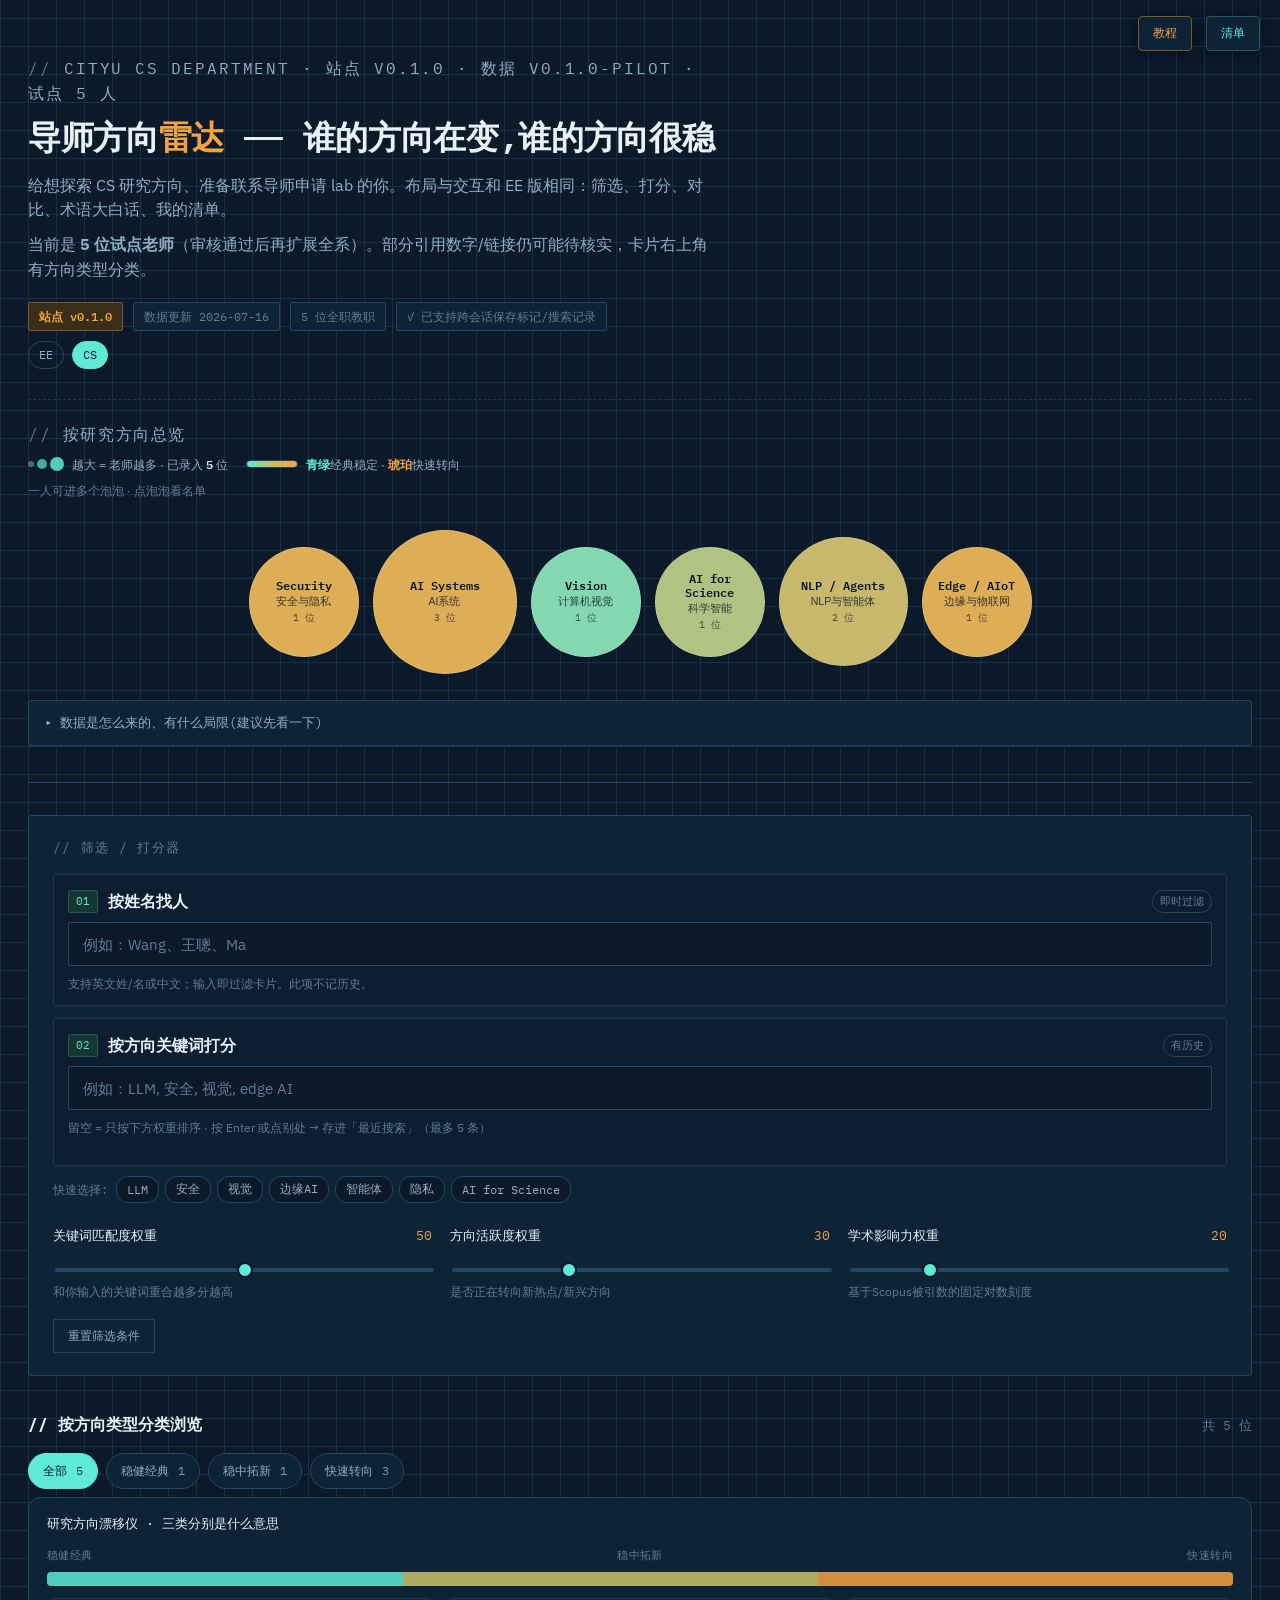
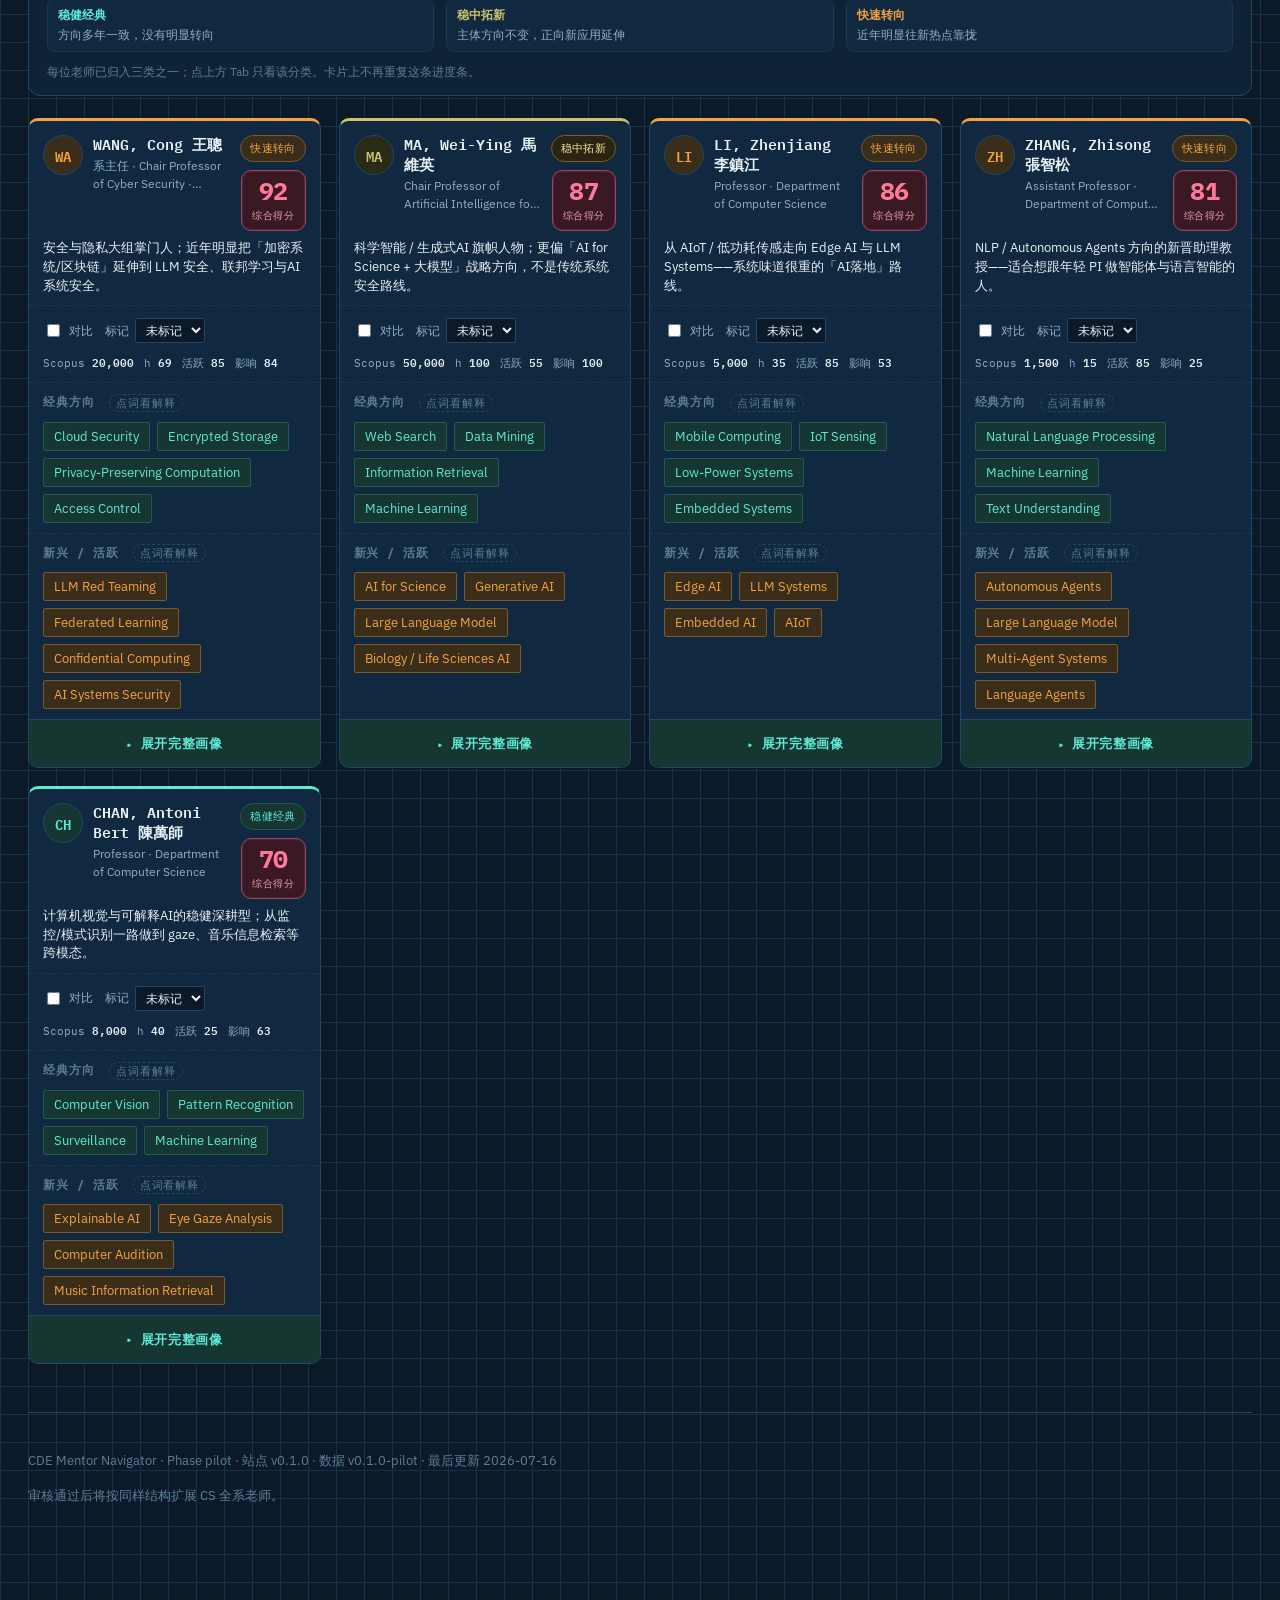
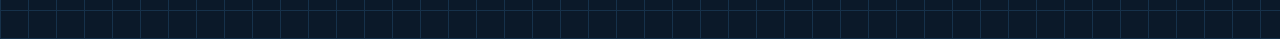
==== cs/index.html @ d6ec88ad "Deploy v1.3.0: poker layout, tutorial, unified search, CS pilot Ship the current local 8765 build to" ====
<!DOCTYPE html>
<html lang="zh-CN">
<head>
<meta charset="UTF-8">
<meta name="viewport" content="width=device-width, initial-scale=1.0">
<meta name="description" content="CityU CS 导师方向雷达 —— 帮学生筛选、对比、理解导师研究方向">
<title>CDE Mentor Navigator · CityU CS 导师方向雷达（试点）</title>
<link rel="preconnect" href="https://fonts.googleapis.com">
<link rel="preconnect" href="https://fonts.gstatic.com" crossorigin>
<link href="https://fonts.googleapis.com/css2?family=IBM+Plex+Mono:wght@400;500;600;700&family=IBM+Plex+Sans:wght@400;500;600;700&family=IBM+Plex+Sans+SC:wght@400;500;600;700&display=swap" rel="stylesheet">
<link rel="stylesheet" href="../css/style.css">
</head>
<body>
<div class="wrap">

  <div class="hero">
    <p class="eyebrow">CityU CS Department · <span id="versionEyebrow">站点 v0.1.0 · 数据 v0.1.0</span> · 试点 5 人</p>
    <h1>导师方向<span class="accent">雷达</span> —— 谁的方向在变,谁的方向很稳</h1>
    <p>给想探索 CS 研究方向、准备联系导师申请 lab 的你。布局与交互和 EE 版相同：筛选、打分、对比、术语大白话、我的清单。</p>
    <p>当前是 <b>5 位试点老师</b>（审核通过后再扩展全系）。部分引用数字/链接仍可能待核实，卡片右上角有方向类型分类。</p>
    <div class="hero-meta">
      <span class="pill pill-version" id="versionPill">站点 v0.1.0</span>
      <span class="pill" id="dataDatePill">数据更新 2026-07-16</span>
      <span class="pill" id="profCountPill">试点 5 位</span>
      <span class="pill" id="storageStatusNote">检测存储环境中…</span>
    </div>
    <nav class="dept-switch" aria-label="院系切换">
      <a href="../index.html">EE</a>
      <a class="active" href="./index.html">CS</a>
    </nav>

    <div class="bubble-section">
      <p class="panel-title" style="margin-bottom:8px;">按研究方向总览</p>
      <div class="bubble-legend" id="bubbleSub">
        <div class="bubble-legend-item">
          <span class="bubble-legend-size" aria-hidden="true"><i></i><i></i><i></i></span>
          <span>越大 = 老师越多 · 已录入 <b id="bubbleCount">—</b> 位</span>
        </div>
        <div class="bubble-legend-item">
          <span class="bubble-legend-grad" aria-hidden="true"></span>
          <span><em class="c-teal">青绿</em>经典稳定 · <em class="c-amber">琥珀</em>快速转向</span>
        </div>
        <div class="bubble-legend-note">一人可进多个泡泡 · 点泡泡看名单</div>
      </div>
      <div class="bubble-field" id="bubbleField"></div>
      <div class="theme-expand" id="themeExpand"></div>
    </div>

    <details class="methodology">
      <summary>数据是怎么来的、有什么局限(建议先看一下)</summary>
      <div class="m-body">
        <ul>
          <li>名单来自 CS Academic Staff 公开页；本批覆盖安全、AI for Science、视觉、Edge/LLM Systems、NLP Agents。</li>
          <li><b>稳健经典 / 稳中拓新 / 快速转向</b>显示在卡片右上角，是对方向漂移的定性判断。</li>
          <li>点击经典/新兴标签可看大白话解释；「我的清单」可一键导出 CSV。</li>
          <li>标记存在本机 localStorage，与 EE 清单互不覆盖。</li>
        </ul>
      </div>
    </details>
  </div>

  <div class="panel">
    <p class="panel-title">筛选 / 打分器</p>

    <div class="search-engines">
      <div class="tag-input-row search-engine">
        <div class="search-engine-head">
          <span class="search-engine-num">01</span>
          <label for="nameInput">按姓名找人</label>
          <span class="search-engine-tag">即时过滤</span>
        </div>
        <input id="nameInput" type="text" placeholder="例如：Wang、王聰、Ma" autocomplete="off">
        <div class="input-hint">支持英文姓/名或中文；输入即过滤卡片。此项不记历史。</div>
      </div>

      <div class="tag-input-row search-engine">
        <div class="search-engine-head">
          <span class="search-engine-num">02</span>
          <label for="interestInput">按方向关键词打分</label>
          <span class="search-engine-tag">有历史</span>
        </div>
        <input id="interestInput" type="text" placeholder="例如：LLM, 安全, 视觉, edge AI" autocomplete="off">
        <div class="input-hint">留空 = 只按下方权重排序 · 按 Enter 或点别处 → 存进「最近搜索」（最多 5 条）</div>
        <div class="active-tags" id="activeTags"></div>
      </div>
    </div>

    <div class="quick-row">
      <span class="quick-label">快速选择:</span>
      <div class="quick-chips" id="presetChips"></div>
    </div>
    <div class="quick-row" id="historyRow" style="display:none;">
      <span class="quick-label">关键词最近搜索:</span>
      <div class="quick-chips" id="historyChips"></div>
    </div>

    <div class="sliders">
      <div class="slider-block">
        <label>关键词匹配度权重 <span class="val" id="wMatchVal">50</span></label>
        <input type="range" id="wMatch" min="0" max="100" value="50">
        <div class="slider-sub">和你输入的关键词重合越多分越高</div>
      </div>
      <div class="slider-block">
        <label>方向活跃度权重 <span class="val" id="wTrendVal">30</span></label>
        <input type="range" id="wTrend" min="0" max="100" value="30">
        <div class="slider-sub">是否正在转向新热点/新兴方向</div>
      </div>
      <div class="slider-block">
        <label>学术影响力权重 <span class="val" id="wImpactVal">20</span></label>
        <input type="range" id="wImpact" min="0" max="100" value="20">
        <div class="slider-sub">基于Scopus被引数的固定对数刻度</div>
      </div>
    </div>

    <button class="reset-btn" id="resetBtn" type="button">重置筛选条件</button>
  </div>

  <div class="results-head">
    <h2 style="font-family:var(--mono);font-size:1rem;margin:0;color:var(--ink);">// 按方向类型分类浏览</h2>
    <span class="results-count" id="resultsCount"></span>
  </div>
  <div class="tier-tabs" id="tierTabs" role="tablist" aria-label="按稳健经典 / 稳中拓新 / 快速转向分类"></div>

  <div class="tier-legend" id="tierLegend">
    <p class="tier-legend-title">研究方向漂移仪 · 三类分别是什么意思</p>
    <div class="gauge-label-row"><span>稳健经典</span><span>稳中拓新</span><span>快速转向</span></div>
    <div class="gauge gauge-lg" aria-hidden="true"></div>
    <div class="tier-legend-defs">
      <div class="tier-def stable"><b>稳健经典</b>方向多年一致，没有明显转向</div>
      <div class="tier-def evolve"><b>稳中拓新</b>主体方向不变，正向新应用延伸</div>
      <div class="tier-def pivot"><b>快速转向</b>近年明显往新热点靠拢</div>
    </div>
    <p class="tier-tabs-hint">每位老师已归入三类之一；点上方 Tab 只看该分类。卡片上不再重复这条进度条。</p>
  </div>

  <div class="grid" id="cardGrid"></div>

  <footer>
    <p id="footerVersionNote">CDE Mentor Navigator · CS 试点 · 与 EE 同款纵版布局</p>
    <p>审核通过后将按同样结构扩展 CS 全系老师。</p>
  </footer>

</div>

<button id="guideBtn" class="fab fab-guide" type="button">教程</button>
<button id="myListBtn" class="fab fab-mylist" type="button">清单</button>
<button id="backToTopBtn" class="fab fab-top" type="button" title="回到顶部" aria-label="回到顶部">↑</button>

<div class="compare-bar" id="compareBar">
  <div class="compare-bar-inner">
    <div class="compare-chips" id="compareChips"></div>
    <span id="compareCountText">已选 0/3</span>
    <button class="compare-view-btn" id="compareViewBtn" type="button" disabled>查看对比 →</button>
  </div>
</div>

<div class="overlay" id="compareOverlay">
  <div class="overlay-panel">
    <div class="overlay-head">
      <h3>// 老师对比</h3>
      <button class="overlay-close" data-close="compareOverlay" type="button">✕ 关闭</button>
    </div>
    <div class="compare-table-wrap" id="compareTableWrap"></div>
  </div>
</div>

<div class="overlay" id="myListOverlay">
  <div class="overlay-panel">
    <div class="overlay-head">
      <h3>// 我的清单</h3>
      <button class="overlay-close" data-close="myListOverlay" type="button">✕ 关闭</button>
    </div>
    <div id="myListContent"></div>
    <div class="mylist-actions">
      <button class="reset-btn export-btn" id="exportListBtn" type="button">一键导出清单 CSV</button>
      <button class="reset-btn" id="clearStatusBtn" type="button">清空所有标记</button>
    </div>
  </div>
</div>

<div class="overlay" id="guideOverlay">
  <div class="overlay-panel overlay-panel-guide">
    <div class="overlay-head">
      <h3>// 使用教程</h3>
      <button class="overlay-close" data-close="guideOverlay" type="button">✕ 关闭</button>
    </div>
    <div class="guide-body">
      <section class="guide-sec">
        <h4><span class="guide-num">01</span> 关键词标签 · 点一下看解释</h4>
        <p>卡片上的「经典方向 / 新兴活跃」彩色词条<b>可以点</b>：点开大白话解释，再点同一词收起。不会跳转页面。</p>
      </section>
      <section class="guide-sec">
        <h4><span class="guide-num">02</span> 打分功能 · 原理</h4>
        <p>综合得分 = 你设的三个权重加权：</p>
        <ul>
          <li><b>匹配度</b>：你输入的方向关键词，和老师标签重合越多越高（探索工具，不代表对方愿不愿意带你）</li>
          <li><b>活跃度</b>：是否偏新兴/转向新热点</li>
          <li><b>影响力</b>：Scopus 被引的固定对数刻度（0–100）</li>
        </ul>
        <p>拖动滑条会立刻重排卡片。</p>
      </section>
      <section class="guide-sec">
        <h4><span class="guide-num">03</span> 对比功能</h4>
        <p>在卡片上勾选「对比」（最多 3 位）→ 底部出现对比条 →「查看对比」并排看标签、引用、方向类型。</p>
      </section>
      <section class="guide-sec">
        <h4><span class="guide-num">04</span> 分类功能</h4>
        <p>结果区 Tab：全部 / 稳健经典 / 稳中拓新 / 快速转向。这是对「方向有没有在变」的定性归类，说明在 Tab 下方的漂移仪图例里。</p>
      </section>
      <section class="guide-sec">
        <h4><span class="guide-num">05</span> 展开完整画像</h4>
        <p>卡片底部醒目按钮「展开完整画像」→ 四个内页：联系方式 / 自述 / 解读 / 论文。内容区可上下滚动。</p>
      </section>
      <section class="guide-sec">
        <h4><span class="guide-num">06</span> 方向泡泡 · 功能与原理</h4>
        <ul>
          <li><b>大小</b>：该方向当前已录入老师人数</li>
          <li><b>颜色</b>：青绿偏经典稳定 → 琥珀偏快速转向（按泡泡内老师类型汇总）</li>
          <li><b>点击</b>：展开该方向老师名单，再点可跳到对应卡片</li>
          <li><b>重叠</b>：跨方向老师会出现在多个泡泡里</li>
        </ul>
      </section>
      <section class="guide-sec">
        <h4><span class="guide-num">07</span> 搜索与清单</h4>
        <ul>
          <li><b>按姓名</b>：即时过滤，不记历史</li>
          <li><b>按关键词</b>：参与打分；Enter / 失焦后写入「最近搜索」（本机最多 5 条）</li>
          <li><b>清单</b>（右上角）：把标记为感兴趣/已联系/放弃的老师汇总，可导出 CSV</li>
        </ul>
      </section>
    </div>
  </div>
</div>

<script>
  window.DEPT_CONFIG = {
    deptShort: 'CS',
    deptTitle: 'CityU CS 导师方向雷达',
    dataUrl: 'data/professors.json',
    storagePrefix: 'cde_mentor_cs',
    presetKeywords: ['LLM', '安全', '视觉', '边缘AI', '智能体', '隐私', 'AI for Science']
  };
</script>
<script src="../js/app.js"></script>
</body>
</html>
---- css/style.css ----
:root {
  --bg: #0B1929;
  --bg-panel: #0F2336;
  --bg-card: #102840;
  --bg-card-hi: #143049;
  --grid: #16314A;
  --line: #234763;
  --line-soft: #1B3A52;
  --ink: #E8F1F5;
  --ink-dim: #90AFC4;
  --ink-faint: #5E7E96;
  --amber: #F4A340;
  --amber-soft: #3A2E1A;
  --amber-line: #7A5A2A;
  --teal: #5EEAD4;
  --teal-soft: #163632;
  --teal-line: #235A52;
  /* 综合得分专用色：避开橙/青/黄，单独承担「分数」语义 */
  --score: #FF7A9A;
  --score-soft: #3A1824;
  --score-line: #9A4A5E;
  --mono: 'IBM Plex Mono', ui-monospace, monospace;
  --sans: 'IBM Plex Sans', 'IBM Plex Sans SC', -apple-system, sans-serif;
}

* { box-sizing: border-box; }

html, body {
  margin: 0;
  padding: 0;
}

body {
  background-color: var(--bg);
  background-image:
    repeating-linear-gradient(0deg, var(--grid) 0px, var(--grid) 1px, transparent 1px, transparent 28px),
    repeating-linear-gradient(90deg, var(--grid) 0px, var(--grid) 1px, transparent 1px, transparent 28px);
  color: var(--ink);
  font-family: var(--sans);
  line-height: 1.55;
  -webkit-font-smoothing: antialiased;
  padding: 0 0 80px;
}

a {
  color: var(--teal);
  text-decoration: none;
  border-bottom: 1px solid var(--teal-line);
}

a:hover { border-bottom-color: var(--teal); }

.wrap {
  max-width: 1440px;
  margin: 0 auto;
  padding: 0 28px 40px;
}

/* ---------- HERO ---------- */
.hero {
  padding: 56px 0 36px;
  border-bottom: 1px solid var(--line);
}

.eyebrow {
  font-family: var(--mono);
  font-size: .78rem;
  letter-spacing: .12em;
  color: var(--teal);
  text-transform: uppercase;
  margin: 0 0 14px;
}

.eyebrow::before {
  content: "// ";
  color: var(--ink-faint);
}

h1 {
  font-family: var(--mono);
  font-weight: 600;
  font-size: 2.05rem;
  line-height: 1.25;
  margin: 0 0 16px;
  letter-spacing: -.01em;
  color: var(--ink);
}

h1 .accent { color: var(--amber); }

.hero p {
  font-size: 1rem;
  color: var(--ink-dim);
  max-width: 680px;
  margin: 0 0 10px;
}

.hero-meta {
  margin-top: 20px;
  display: flex;
  gap: 10px;
  flex-wrap: wrap;
  font-family: var(--mono);
  font-size: .78rem;
  color: var(--ink-faint);
}

.pill {
  border: 1px solid var(--line);
  padding: 4px 10px;
  border-radius: 2px;
  background: var(--bg-panel);
}

.pill-version {
  border-color: var(--amber-line);
  background: var(--amber-soft);
  color: var(--amber);
  font-family: var(--mono);
  font-weight: 600;
}

details.methodology {
  margin-top: 22px;
  border: 1px solid var(--line);
  background: var(--bg-panel);
  border-radius: 3px;
}

details.methodology summary {
  cursor: pointer;
  padding: 12px 16px;
  font-family: var(--mono);
  font-size: .82rem;
  color: var(--ink-dim);
  list-style: none;
  display: flex;
  align-items: center;
  gap: 8px;
}

details.methodology summary::-webkit-details-marker { display: none; }

details.methodology summary::before {
  content: "▸";
  color: var(--teal);
  transition: transform .15s;
}

details.methodology[open] summary::before { transform: rotate(90deg); }

details.methodology .m-body {
  padding: 0 16px 16px;
  font-size: .88rem;
  color: var(--ink-dim);
}

details.methodology .m-body ul {
  margin: 8px 0 0;
  padding-left: 20px;
}

details.methodology .m-body li { margin-bottom: 6px; }

details.methodology .m-body code {
  font-family: var(--mono);
  color: var(--teal);
  background: transparent;
}

/* ---------- BUBBLE OVERVIEW ---------- */
.bubble-section {
  margin-top: 30px;
  padding-top: 22px;
  border-top: 1px dashed var(--line-soft);
}

.bubble-sub {
  font-size: .78rem;
  color: var(--ink-faint);
  margin: 0 0 18px;
}

.bubble-legend {
  display: flex;
  flex-wrap: wrap;
  align-items: center;
  gap: 10px 18px;
  margin: 0 0 16px;
  font-size: .78rem;
  color: var(--ink-dim);
}

.bubble-legend-item {
  display: inline-flex;
  align-items: center;
  gap: 8px;
}

.bubble-legend-size {
  display: inline-flex;
  align-items: center;
  gap: 3px;
}

.bubble-legend-size i {
  display: block;
  border-radius: 50%;
  background: var(--teal);
  opacity: .85;
}

.bubble-legend-size i:nth-child(1) { width: 6px; height: 6px; opacity: .45; }
.bubble-legend-size i:nth-child(2) { width: 10px; height: 10px; opacity: .7; }
.bubble-legend-size i:nth-child(3) { width: 14px; height: 14px; }

.bubble-legend-grad {
  display: inline-block;
  width: 52px;
  height: 8px;
  border-radius: 999px;
  background: linear-gradient(90deg, var(--teal), #C8C060 50%, var(--amber));
  border: 1px solid var(--line);
  flex: none;
}

.bubble-legend .c-teal {
  color: var(--teal);
  font-style: normal;
  font-weight: 600;
}

.bubble-legend .c-amber {
  color: var(--amber);
  font-style: normal;
  font-weight: 600;
}

.bubble-legend b {
  color: var(--ink);
  font-family: var(--mono);
  font-weight: 600;
}

.bubble-legend-note {
  width: 100%;
  font-size: .72rem;
  color: var(--ink-faint);
  margin-top: -2px;
}

.bubble-field {
  display: flex;
  flex-wrap: wrap;
  align-items: center;
  justify-content: center;
  gap: 14px;
  padding: 14px 0 4px;
}

.bubble {
  border-radius: 50%;
  display: flex;
  flex-direction: column;
  align-items: center;
  justify-content: center;
  text-align: center;
  cursor: pointer;
  flex: none;
  border: 1px solid rgba(255,255,255,.15);
  transition: transform .12s ease;
  padding: 6px;
}

.bubble:hover { transform: scale(1.06); }

.bubble:focus-visible {
  outline: 2px solid var(--ink);
  outline-offset: 3px;
}

.bubble .bname-en {
  font-family: var(--mono);
  font-weight: 600;
  font-size: .72rem;
  color: #0B1929;
  line-height: 1.2;
}

.bubble .bname-zh {
  font-size: .66rem;
  color: #0B1929;
  opacity: .8;
  margin-top: 2px;
}

.bubble .bcount {
  font-family: var(--mono);
  font-size: .62rem;
  color: #0B1929;
  opacity: .65;
  margin-top: 2px;
}

.bubble.ghost {
  background: transparent !important;
  border: 1px dashed var(--line);
  cursor: default;
}

.bubble.ghost .bname-en { color: var(--ink-faint); }
.bubble.ghost .bname-zh { color: var(--ink-faint); opacity: .8; }
.bubble.ghost .bcount { color: var(--ink-faint); }
.bubble.ghost:hover { transform: none; }
.bubble.expanded {
  outline: 2px solid var(--ink);
  outline-offset: 2px;
}

.theme-expand { margin-top: 14px; }

.theme-expand-inner {
  border: 1px solid var(--line);
  background: var(--bg-panel);
  border-radius: 3px;
  padding: 14px 16px;
}

.theme-expand h5 {
  margin: 0 0 10px;
  font-family: var(--mono);
  font-size: .76rem;
  color: var(--ink-faint);
  text-transform: uppercase;
  letter-spacing: .04em;
}

.name-chip {
  font-family: var(--mono);
  font-size: .82rem;
  background: var(--bg);
  border: 1px solid var(--teal-line);
  color: var(--teal);
  padding: 6px 12px;
  border-radius: 2px;
  cursor: pointer;
  margin: 0 6px 6px 0;
}

.name-chip:hover { filter: brightness(1.2); }

/* ---------- FILTER PANEL ---------- */
.panel {
  margin-top: 32px;
  border: 1px solid var(--line);
  background: var(--bg-panel);
  border-radius: 3px;
  padding: 22px 24px;
}

.panel-title {
  font-family: var(--mono);
  font-size: .8rem;
  letter-spacing: .1em;
  color: var(--ink-faint);
  text-transform: uppercase;
  margin: 0 0 16px;
}

.panel-title::before {
  content: "// ";
  color: var(--ink-faint);
}

.tag-input-row {
  display: flex;
  flex-direction: column;
  gap: 8px;
  margin-bottom: 14px;
}

.tag-input-row label {
  font-size: .85rem;
  color: var(--ink-dim);
}

.search-engines {
  display: flex;
  flex-direction: column;
  gap: 12px;
  margin-bottom: 6px;
}

.search-engine {
  margin-bottom: 0;
  padding: 14px 14px 12px;
  border: 1px solid var(--line-soft);
  border-radius: 4px;
  background: rgba(11, 25, 41, .45);
}

.search-engine-head {
  display: flex;
  align-items: center;
  gap: 10px;
  flex-wrap: wrap;
}

.search-engine-num {
  font-family: var(--mono);
  font-size: .7rem;
  color: var(--teal);
  border: 1px solid var(--teal-line);
  background: var(--teal-soft);
  padding: 2px 7px;
  border-radius: 2px;
  flex: none;
}

.search-engine-head label {
  font-size: 1rem;
  font-weight: 600;
  color: var(--ink);
  margin: 0;
}

.search-engine-tag {
  font-family: var(--mono);
  font-size: .68rem;
  color: var(--ink-faint);
  border: 1px solid var(--line);
  padding: 2px 7px;
  border-radius: 999px;
  margin-left: auto;
}

input#nameInput,
input#interestInput {
  width: 100%;
  padding: 11px 14px;
  background: var(--bg);
  border: 1px solid var(--line);
  color: var(--ink);
  font-family: var(--sans);
  font-size: .95rem;
  border-radius: 2px;
  outline: none;
}

input#nameInput::placeholder,
input#interestInput::placeholder {
  color: var(--ink-faint);
}

input#nameInput:focus,
input#interestInput:focus {
  border-color: var(--teal);
}

.input-hint {
  font-size: .78rem;
  color: var(--ink-faint);
}

.active-tags {
  display: flex;
  gap: 6px;
  flex-wrap: wrap;
  margin-top: 8px;
  min-height: 0;
}

.active-tags span {
  font-family: var(--mono);
  font-size: .76rem;
  background: var(--teal-soft);
  border: 1px solid var(--teal-line);
  color: var(--teal);
  padding: 3px 9px;
  border-radius: 2px;
}

.quick-row {
  display: flex;
  align-items: flex-start;
  gap: 8px;
  flex-wrap: wrap;
  margin-top: 10px;
}

.quick-label {
  font-family: var(--mono);
  font-size: .72rem;
  color: var(--ink-faint);
  flex: none;
  padding-top: 5px;
}

.quick-chips {
  display: flex;
  gap: 6px;
  flex-wrap: wrap;
}

.quick-chip {
  font-family: var(--mono);
  font-size: .74rem;
  background: var(--bg);
  border: 1px solid var(--line);
  color: var(--ink-dim);
  padding: 4px 10px;
  border-radius: 12px;
  cursor: pointer;
}

.quick-chip:hover {
  border-color: var(--teal);
  color: var(--teal);
}

.quick-chip.active {
  border-color: var(--teal);
  color: var(--teal);
  background: var(--teal-soft);
}

.sliders {
  display: grid;
  grid-template-columns: 1fr;
  gap: 18px;
  margin-top: 22px;
}

@media(min-width:720px) {
  .sliders { grid-template-columns: 1fr 1fr 1fr; }
}

.slider-block label {
  display: flex;
  justify-content: space-between;
  font-size: .84rem;
  color: var(--ink);
  margin-bottom: 8px;
  font-family: var(--mono);
}

.slider-block label .val { color: var(--amber); }

input[type=range] {
  width: 100%;
  -webkit-appearance: none;
  appearance: none;
  height: 4px;
  background: var(--line);
  border-radius: 2px;
  outline: none;
}

input[type=range]::-webkit-slider-thumb {
  -webkit-appearance: none;
  width: 16px;
  height: 16px;
  border-radius: 50%;
  background: var(--teal);
  cursor: pointer;
  border: 2px solid var(--bg);
}

input[type=range]::-moz-range-thumb {
  width: 16px;
  height: 16px;
  border-radius: 50%;
  background: var(--teal);
  cursor: pointer;
  border: 2px solid var(--bg);
}

.slider-sub {
  font-size: .74rem;
  color: var(--ink-faint);
  margin-top: 4px;
}

.reset-btn {
  margin-top: 18px;
  font-family: var(--mono);
  font-size: .78rem;
  background: none;
  border: 1px solid var(--line);
  color: var(--ink-dim);
  padding: 7px 14px;
  border-radius: 2px;
  cursor: pointer;
}

.reset-btn:hover {
  border-color: var(--ink-dim);
  color: var(--ink);
}

.reset-btn:focus-visible,
button:focus-visible,
input:focus-visible,
select:focus-visible {
  outline: 2px solid var(--teal);
  outline-offset: 2px;
}

/* ---------- RESULTS ---------- */
.results-head {
  display: flex;
  justify-content: space-between;
  align-items: baseline;
  margin: 36px 0 16px;
  flex-wrap: wrap;
  gap: 8px;
}

.results-count {
  font-family: var(--mono);
  font-size: .8rem;
  color: var(--ink-faint);
}

.grid {
  display: grid;
  grid-template-columns: 1fr;
  gap: 16px;
  align-items: stretch;
}

/* 桌面：扑克牌式横排，一屏约 3–4 张 */
@media (min-width: 900px) {
  .grid {
    grid-template-columns: repeat(3, minmax(0, 1fr));
    gap: 18px;
  }
}
@media (min-width: 1280px) {
  .grid {
    grid-template-columns: repeat(4, minmax(0, 1fr));
  }
}
@media (max-width: 899px) and (min-width: 640px) {
  .grid {
    grid-template-columns: repeat(2, minmax(0, 1fr));
  }
}

.card {
  border: 1px solid var(--line);
  background: var(--bg-card);
  border-radius: 10px;
  overflow: hidden;
  border-top: 3px solid var(--ink-faint);
  display: flex;
  flex-direction: column;
  min-height: 0;
  max-height: min(78vh, 720px);
  transition: border-color .15s, transform .15s, max-height .2s;
}
.card:hover {
  border-color: var(--teal-line);
  transform: translateY(-2px);
}
/* 展开完整画像后：卡片加高，把阅读空间留给 Tab 内容 */
.card.portrait-open {
  max-height: min(92vh, 920px);
  z-index: 2;
  grid-row: span 1;
}

.card.tier-stable { border-top-color: var(--teal); }
.card.tier-evolve { border-top-color: #C9C36B; }
.card.tier-pivot { border-top-color: var(--amber); }

.card.flash {
  outline: 2px solid var(--teal);
  outline-offset: 2px;
  animation: flashPulse 1.3s ease;
}

@keyframes flashPulse {
  0% { box-shadow: 0 0 0 0 rgba(94,234,212,.55); }
  100% { box-shadow: 0 0 0 16px rgba(94,234,212,0); }
}

@media (prefers-reduced-motion: reduce) {
  .card.flash { animation: none; }
}

.card-head {
  display: flex;
  gap: 10px;
  padding: 14px 14px 8px;
  align-items: flex-start;
  flex-wrap: nowrap;
}

.avatar {
  width: 40px;
  height: 40px;
  border-radius: 50%;
  display: flex;
  align-items: center;
  justify-content: center;
  flex: none;
  font-family: var(--mono);
  font-weight: 600;
  font-size: .85rem;
  border: 1px solid var(--line);
}

.tier-stable .avatar {
  background: var(--teal-soft);
  color: var(--teal);
}

.tier-evolve .avatar {
  background: #2A2A18;
  color: #C9C36B;
}

.tier-pivot .avatar {
  background: var(--amber-soft);
  color: var(--amber);
}

.head-text {
  flex: 1;
  min-width: 0;
}

.head-text h3 {
  margin: 0 0 2px;
  font-size: .95rem;
  font-family: var(--mono);
  font-weight: 600;
  color: var(--ink);
  line-height: 1.3;
}

.head-text .role {
  font-size: .72rem;
  color: var(--ink-dim);
  margin-bottom: 0;
  display: -webkit-box;
  -webkit-line-clamp: 2;
  -webkit-box-orient: vertical;
  overflow: hidden;
}

.one-liner {
  margin: 0;
  padding: 0 14px 10px;
  font-size: .8rem;
  color: var(--ink);
  line-height: 1.45;
  display: -webkit-box;
  -webkit-line-clamp: 3;
  -webkit-box-orient: vertical;
  overflow: hidden;
}

.contact-list {
  display: flex;
  flex-direction: column;
  gap: 5px;
}

.contact-row {
  display: flex;
  align-items: baseline;
  gap: 8px;
  flex-wrap: wrap;
  font-size: .78rem;
}

.contact-label {
  font-family: var(--mono);
  color: var(--ink-faint);
  min-width: 64px;
  flex: none;
}

.contact-value {
  font-family: var(--mono);
  color: var(--teal);
  border-bottom: 1px dashed var(--teal-line);
  user-select: all;
  word-break: break-all;
  cursor: text;
}

.copy-btn {
  font-family: var(--mono);
  font-size: .68rem;
  background: none;
  border: 1px solid var(--line);
  color: var(--ink-faint);
  padding: 2px 8px;
  border-radius: 2px;
  cursor: pointer;
  flex: none;
}

.copy-btn:hover {
  border-color: var(--teal);
  color: var(--teal);
}

.copy-btn.copied {
  border-color: var(--teal);
  color: var(--teal);
}

.head-right {
  display: flex;
  flex-direction: column;
  align-items: flex-end;
  gap: 8px;
  flex-shrink: 0;
}

.tier-badge {
  font-family: var(--mono);
  font-size: .68rem;
  letter-spacing: .03em;
  padding: 4px 9px;
  border-radius: 999px;
  border: 1px solid var(--line);
  white-space: nowrap;
}
.tier-badge.tier-stable {
  color: var(--teal);
  border-color: var(--teal-line);
  background: var(--teal-soft);
}
.tier-badge.tier-evolve {
  color: #F5E6A3;
  border-color: #78631F;
  background: #2A2410;
}
.tier-badge.tier-pivot {
  color: var(--amber);
  border-color: var(--amber-line);
  background: var(--amber-soft);
}

.tier-tabs {
  display: flex;
  flex-wrap: wrap;
  gap: 8px;
  margin: 0 0 8px;
}
.tier-tab {
  font-family: var(--mono);
  font-size: .78rem;
  border: 1px solid var(--line);
  background: var(--bg-panel);
  color: var(--ink-dim);
  border-radius: 999px;
  padding: 8px 14px;
  cursor: pointer;
}
.tier-tab:hover { color: var(--ink); border-color: var(--teal-line); }
.tier-tab.active {
  color: var(--bg);
  background: var(--teal);
  border-color: var(--teal);
}
.tier-tab.active.tier-tab-stable {
  background: var(--teal);
  border-color: var(--teal);
  color: var(--bg);
}
.tier-tab.active.tier-tab-evolve {
  background: #C9C36B;
  border-color: #C9C36B;
  color: #1a1a10;
}
.tier-tab.active.tier-tab-pivot {
  background: var(--amber);
  border-color: var(--amber);
  color: var(--bg);
}
.tier-tab-count {
  opacity: .85;
  margin-left: 2px;
}
.tier-tabs-hint {
  margin: 10px 0 0;
  font-size: .78rem;
  color: var(--ink-faint);
}

.tier-legend {
  border: 1px solid var(--line);
  background: var(--bg-panel);
  border-radius: 12px;
  padding: 16px 18px 14px;
  margin: 0 0 22px;
}
.tier-legend-title {
  margin: 0 0 12px;
  font-family: var(--mono);
  font-size: .82rem;
  color: var(--ink);
}
.tier-legend .gauge-label-row { margin-bottom: 8px; }
.gauge.gauge-lg {
  height: 14px;
  opacity: .85;
  border-radius: 4px;
  margin-bottom: 12px;
}
.tier-legend-defs {
  display: grid;
  grid-template-columns: 1fr;
  gap: 8px;
}
@media (min-width: 900px) {
  .tier-legend-defs {
    grid-template-columns: repeat(3, 1fr);
    gap: 12px;
  }
}
.tier-def {
  font-size: .78rem;
  color: var(--ink-dim);
  line-height: 1.4;
  padding: 8px 10px;
  border-radius: 8px;
  border: 1px solid var(--line-soft);
  background: var(--bg-card);
}
.tier-def b { display: block; margin-bottom: 2px; font-family: var(--mono); font-size: .75rem; }
.tier-def.stable b { color: var(--teal); }
.tier-def.evolve b { color: #C9C36B; }
.tier-def.pivot b { color: var(--amber); }

.dept-switch {
  display: flex;
  gap: 8px;
  flex-wrap: wrap;
  margin: 10px 0 0;
}
.dept-switch a {
  font-family: var(--mono);
  font-size: .72rem;
  border: 1px solid var(--line);
  border-bottom: 1px solid var(--line);
  border-radius: 999px;
  padding: 4px 10px;
  color: var(--ink-dim);
}
.dept-switch a.active {
  color: var(--bg);
  background: var(--teal);
  border-color: var(--teal);
}

.mylist-actions {
  display: flex;
  gap: 8px;
  flex-wrap: wrap;
  margin-top: 10px;
}
.mylist-actions .reset-btn { margin-top: 0; flex: 1; min-width: 140px; }
.export-btn {
  border-color: var(--teal-line) !important;
  color: var(--teal) !important;
}

.score-badge {
  text-align: center;
  min-width: 64px;
  padding: 8px 10px 7px;
  border-radius: 10px;
  border: 1px solid var(--score-line);
  background: var(--score-soft);
  box-shadow: inset 0 0 0 1px rgba(255, 122, 154, .12);
}

.score-badge .num {
  font-family: var(--mono);
  font-size: 1.55rem;
  font-weight: 700;
  color: var(--score);
  line-height: 1;
  letter-spacing: -.02em;
}

.score-badge .lbl {
  margin-top: 4px;
  font-size: .62rem;
  color: #E8A0B0;
  font-family: var(--mono);
  text-transform: uppercase;
  letter-spacing: .06em;
}

.status-flag {
  margin-top: 8px;
  font-family: var(--mono);
  font-size: .64rem;
  padding: 3px 8px;
  border-radius: 10px;
  display: inline-block;
}

.status-flag.status-contacted {
  background: #16323F;
  color: var(--teal);
  border: 1px solid var(--teal-line);
}

.status-flag.status-interested {
  background: var(--amber-soft);
  color: var(--amber);
  border: 1px solid var(--amber-line);
}

.status-flag.status-dropped {
  background: #262626;
  color: var(--ink-faint);
  border: 1px solid var(--line);
}

.card-controls-row {
  display: flex;
  gap: 12px;
  padding: 0 14px 10px;
  flex-wrap: wrap;
  font-size: .72rem;
  color: var(--ink-dim);
  align-items: center;
  border-top: 1px dashed var(--line-soft);
  padding-top: 12px;
}

.ctrl-compare {
  display: flex;
  align-items: center;
  gap: 6px;
  cursor: pointer;
}

.ctrl-compare input { accent-color: var(--teal); }

.ctrl-status {
  display: flex;
  align-items: center;
  gap: 6px;
}

.status-select {
  background: var(--bg);
  border: 1px solid var(--line);
  color: var(--ink);
  font-family: var(--mono);
  font-size: .76rem;
  padding: 3px 6px;
  border-radius: 2px;
}

/* drift gauge — 只出现在 Tab 下方的总说明，不进单卡 */
.gauge-label-row {
  display: flex;
  justify-content: space-between;
  font-family: var(--mono);
  font-size: .7rem;
  color: var(--ink-faint);
  margin-bottom: 5px;
  text-transform: uppercase;
  letter-spacing: .04em;
}

.gauge {
  position: relative;
  height: 8px;
  border-radius: 2px;
  /* 左=稳健(青绿) → 中=拓新 → 右=快速转向(琥珀) */
  background: linear-gradient(90deg, var(--teal) 0%, var(--teal) 30%, #C9C36B 30%, #C9C36B 65%, var(--amber) 65%, var(--amber) 100%);
  opacity: .35;
}

.stats-row {
  display: flex;
  gap: 10px;
  padding: 0 14px 10px;
  flex-wrap: wrap;
  font-family: var(--mono);
  font-size: .7rem;
  color: var(--ink-dim);
}

.stats-row span b {
  color: var(--ink);
  font-weight: 600;
}

.section-block {
  padding: 0 14px 10px;
  border-top: 1px dashed var(--line-soft);
  padding-top: 10px;
}

.section-block h4 {
  margin: 0 0 10px;
  font-family: var(--mono);
  font-size: .74rem;
  letter-spacing: .08em;
  text-transform: uppercase;
  color: var(--ink-faint);
}

.chips {
  display: flex;
  gap: 7px;
  flex-wrap: wrap;
}

.chip {
  font-family: var(--sans);
  font-size: .82rem;
  border: 1px solid;
  padding: 5px 10px;
  border-radius: 2px;
  cursor: pointer;
  background: none;
  text-align: left;
}

.chip.classic {
  border-color: var(--teal-line);
  color: var(--teal);
  background: var(--teal-soft);
}

.chip.emerging {
  border-color: var(--amber-line);
  color: var(--amber);
  background: var(--amber-soft);
}

.chip:hover { filter: brightness(1.25); }
.chip.active {
  outline: 2px solid var(--teal);
  outline-offset: 1px;
  filter: brightness(1.15);
}

.mini-chip {
  display: inline-block;
  font-size: .72rem;
  border: 1px solid;
  padding: 2px 7px;
  border-radius: 2px;
  margin: 2px 3px 2px 0;
}

.mini-chip.classic {
  border-color: var(--teal-line);
  color: var(--teal);
  background: var(--teal-soft);
}

.mini-chip.emerging {
  border-color: var(--amber-line);
  color: var(--amber);
  background: var(--amber-soft);
}

.glossary-box {
  margin-top: 10px;
  font-size: .85rem;
  color: var(--ink-dim);
  background: var(--bg);
  border: 1px solid var(--line-soft);
  border-radius: 2px;
  padding: 10px 12px;
  display: none;
}

.glossary-box.show { display: block; }

.glossary-box b { color: var(--ink); }

.declared-list {
  margin: 0;
  padding-left: 18px;
  color: var(--ink-dim);
  font-size: .86rem;
}

.declared-list li { margin-bottom: 4px; }

.narrative {
  font-size: .92rem;
  color: var(--ink-dim);
  line-height: 1.7;
}

.narrative b { color: var(--ink); }

.portrait-panel {
  margin-top: auto;
  border-top: 1px solid var(--line);
  background: linear-gradient(180deg, rgba(94,234,212,.06), transparent 48px);
}

.portrait-toggle {
  width: 100%;
  display: flex;
  align-items: center;
  justify-content: center;
  gap: 8px;
  padding: 12px 14px;
  border: none;
  border-bottom: 1px solid transparent;
  background: var(--teal-soft);
  color: var(--teal);
  font-family: var(--mono);
  font-size: .82rem;
  font-weight: 600;
  letter-spacing: .04em;
  cursor: pointer;
  transition: background .15s, color .15s;
}
.portrait-toggle:hover {
  background: rgba(94,234,212,.22);
  color: var(--ink);
}
.portrait-toggle.is-open {
  border-bottom-color: var(--line);
  background: rgba(94,234,212,.14);
}
.portrait-toggle-icon {
  font-size: .7rem;
  line-height: 1;
}

.portrait-body {
  display: none;
  padding: 10px 12px 14px;
}
.portrait-body.show { display: block; }

.portrait-tabs {
  display: grid;
  grid-template-columns: repeat(4, 1fr);
  gap: 4px;
  margin-bottom: 6px;
}
.portrait-tab {
  font-family: var(--mono);
  font-size: .68rem;
  padding: 7px 4px;
  border: 1px solid var(--line);
  border-radius: 7px;
  background: var(--bg);
  color: var(--ink-dim);
  cursor: pointer;
}
.portrait-tab:hover {
  color: var(--ink);
  border-color: var(--teal-line);
}
.portrait-tab.active {
  color: var(--bg);
  background: var(--teal);
  border-color: var(--teal);
  font-weight: 600;
}

.portrait-scroll-hint {
  margin: 0 0 8px;
  font-family: var(--mono);
  font-size: .68rem;
  color: var(--ink-faint);
  letter-spacing: .02em;
}

.portrait-tab-panel {
  position: relative;
  min-height: 220px;
  height: min(42vh, 360px);
  max-height: min(42vh, 360px);
  overflow-y: scroll; /* 强制出现滚动轨道，避免「读一半却以为没有了」 */
  overflow-x: hidden;
  font-size: .8rem;
  color: var(--ink-dim);
  border: 1px solid var(--teal-line);
  border-radius: 8px;
  background: var(--bg);
  padding: 12px 14px 28px;
  scrollbar-gutter: stable;
  scrollbar-width: thin;
  scrollbar-color: var(--teal-line) var(--bg-panel);
}

.portrait-tab-panel::-webkit-scrollbar {
  width: 8px;
}
.portrait-tab-panel::-webkit-scrollbar-track {
  background: var(--bg-panel);
  border-radius: 8px;
}
.portrait-tab-panel::-webkit-scrollbar-thumb {
  background: var(--teal-line);
  border-radius: 8px;
}
.portrait-tab-panel::-webkit-scrollbar-thumb:hover {
  background: var(--teal);
}

.portrait-tab-panel .contact-list { gap: 6px; }
.portrait-tab-panel .declared-list,
.portrait-tab-panel .recent-list {
  margin: 0;
  padding-left: 16px;
}
.portrait-tab-panel .recent-list li { margin-bottom: 8px; line-height: 1.45; }
.portrait-tab-panel .recent-list i { color: var(--ink-faint); font-style: normal; }
.portrait-tab-panel .narrative {
  margin: 0;
  font-size: .84rem;
  line-height: 1.65;
}

.paper-url {
  font-family: var(--mono);
  color: var(--teal);
  user-select: all;
  word-break: break-all;
}

.empty-state {
  text-align: center;
  padding: 48px 20px;
  color: var(--ink-faint);
  font-family: var(--mono);
  font-size: .9rem;
  border: 1px dashed var(--line);
  border-radius: 3px;
}

footer {
  margin-top: 48px;
  padding-top: 24px;
  border-top: 1px solid var(--line);
  font-size: .84rem;
  color: var(--ink-faint);
}

footer p { max-width: 680px; }

/* ---------- FLOATING BUTTONS ---------- */
.fab {
  position: fixed;
  border: 1px solid var(--line);
  background: var(--bg-panel);
  color: var(--ink);
  cursor: pointer;
  display: flex;
  align-items: center;
  justify-content: center;
  z-index: 70;
  box-shadow: 0 2px 14px rgba(0,0,0,.45);
  font-family: var(--mono);
}

.fab-top {
  width: 46px;
  height: 46px;
  border-radius: 50%;
  right: 20px;
  bottom: 20px;
  font-size: 1.15rem;
  opacity: 0;
  pointer-events: none;
  transition: opacity .2s;
}

.fab-top.show {
  opacity: 1;
  pointer-events: auto;
}

.fab-mylist {
  top: 16px;
  right: 20px;
  border-radius: 4px;
  padding: 8px 14px;
  font-size: .76rem;
  border-color: var(--teal-line);
  color: var(--teal);
}

.fab-mylist:hover { background: var(--teal-soft); }

.fab-guide {
  top: 16px;
  right: 88px;
  border-radius: 4px;
  padding: 8px 14px;
  font-size: .76rem;
  border-color: var(--amber-line);
  color: var(--amber);
}

.fab-guide:hover { background: var(--amber-soft); }

.overlay-panel-guide { max-width: 720px; }

.guide-body {
  display: flex;
  flex-direction: column;
  gap: 14px;
}

.guide-sec {
  padding: 12px 14px;
  border: 1px solid var(--line-soft);
  border-radius: 4px;
  background: rgba(11, 25, 41, .35);
}

.guide-sec h4 {
  margin: 0 0 8px;
  font-size: .92rem;
  color: var(--ink);
  display: flex;
  align-items: center;
  gap: 8px;
  flex-wrap: wrap;
}

.guide-num {
  font-family: var(--mono);
  font-size: .68rem;
  color: var(--teal);
  border: 1px solid var(--teal-line);
  background: var(--teal-soft);
  padding: 2px 7px;
  border-radius: 2px;
}

.guide-sec p {
  margin: 0 0 6px;
  font-size: .88rem;
  color: var(--ink-dim);
}

.guide-sec ul {
  margin: 6px 0 0;
  padding-left: 1.2em;
  font-size: .86rem;
  color: var(--ink-dim);
}

.guide-sec li { margin-bottom: 4px; }

.chip-hint {
  font-family: var(--mono);
  font-size: .68rem;
  font-weight: 500;
  color: var(--ink-faint);
  margin-left: 6px;
  border: 1px dashed var(--line);
  padding: 1px 6px;
  border-radius: 999px;
  vertical-align: middle;
}

/* ---------- COMPARE BAR ---------- */
.compare-bar {
  position: fixed;
  left: 0;
  right: 0;
  bottom: 0;
  background: var(--bg-panel);
  border-top: 1px solid var(--line);
  padding: 12px 20px;
  z-index: 65;
  display: none;
}

.compare-bar.show { display: block; }

.compare-bar-inner {
  max-width: 1440px;
  margin: 0 auto;
  display: flex;
  align-items: center;
  gap: 14px;
  flex-wrap: wrap;
}

.compare-chips {
  display: flex;
  gap: 8px;
  flex-wrap: wrap;
  flex: 1;
}

.compare-chip {
  font-family: var(--mono);
  font-size: .78rem;
  background: var(--bg);
  border: 1px solid var(--teal-line);
  color: var(--teal);
  padding: 4px 6px 4px 10px;
  border-radius: 12px;
  display: inline-flex;
  align-items: center;
  gap: 6px;
}

.compare-remove {
  background: none;
  border: none;
  color: var(--ink-faint);
  cursor: pointer;
  font-size: .85rem;
  padding: 0 2px;
}

.compare-remove:hover { color: var(--ink); }

#compareCountText {
  font-family: var(--mono);
  font-size: .78rem;
  color: var(--ink-faint);
  flex: none;
}

.compare-view-btn {
  font-family: var(--mono);
  font-size: .78rem;
  background: var(--teal-soft);
  border: 1px solid var(--teal-line);
  color: var(--teal);
  padding: 7px 16px;
  border-radius: 2px;
  cursor: pointer;
  flex: none;
}

.compare-view-btn:disabled {
  opacity: .4;
  cursor: not-allowed;
}

/* ---------- OVERLAYS ---------- */
.overlay {
  position: fixed;
  inset: 0;
  background: rgba(5,12,20,.78);
  z-index: 100;
  display: none;
  padding: 24px;
  overflow-y: auto;
}

.overlay.show {
  display: flex;
  align-items: flex-start;
  justify-content: center;
}

.overlay-panel {
  max-width: 960px;
  width: 100%;
  background: var(--bg-panel);
  border: 1px solid var(--line);
  border-radius: 4px;
  padding: 24px;
  margin-top: 30px;
}

.overlay-head {
  display: flex;
  justify-content: space-between;
  align-items: center;
  margin-bottom: 18px;
}

.overlay-head h3 {
  font-family: var(--mono);
  font-size: 1rem;
  margin: 0;
  color: var(--ink);
}

.overlay-close {
  font-family: var(--mono);
  font-size: .78rem;
  background: none;
  border: 1px solid var(--line);
  color: var(--ink-dim);
  padding: 6px 12px;
  border-radius: 2px;
  cursor: pointer;
}

.overlay-close:hover {
  border-color: var(--ink);
  color: var(--ink);
}

.compare-table-wrap { overflow-x: auto; }

table.compare-table {
  width: 100%;
  border-collapse: collapse;
  font-size: .84rem;
  table-layout: fixed;
}

table.compare-table th,
table.compare-table td {
  border: 1px solid var(--line-soft);
  padding: 10px 12px;
  vertical-align: top;
  text-align: left;
  word-break: break-word;
}

table.compare-table thead th {
  font-family: var(--mono);
  color: var(--ink);
  font-size: .82rem;
  background: var(--bg);
}

table.compare-table tbody th {
  font-family: var(--mono);
  color: var(--ink-faint);
  font-size: .7rem;
  text-transform: uppercase;
  letter-spacing: .04em;
  background: var(--bg);
  white-space: nowrap;
}

table.compare-table tbody td { color: var(--ink-dim); }

.mylist-group { margin-bottom: 18px; }

.mylist-group h4 {
  font-family: var(--mono);
  font-size: .8rem;
  color: var(--ink-faint);
  margin: 0 0 8px;
  text-transform: uppercase;
  letter-spacing: .05em;
}

.mylist-group ul {
  list-style: none;
  margin: 0;
  padding: 0;
  display: flex;
  flex-wrap: wrap;
  gap: 8px;
}

.mylist-name {
  font-family: var(--mono);
  font-size: .85rem;
  background: var(--bg);
  border: 1px solid var(--teal-line);
  color: var(--teal);
  padding: 6px 12px;
  border-radius: 2px;
  cursor: pointer;
}

.mylist-name:hover { filter: brightness(1.2); }

@media (prefers-reduced-motion: reduce) {
  * { transition: none !important; }
}
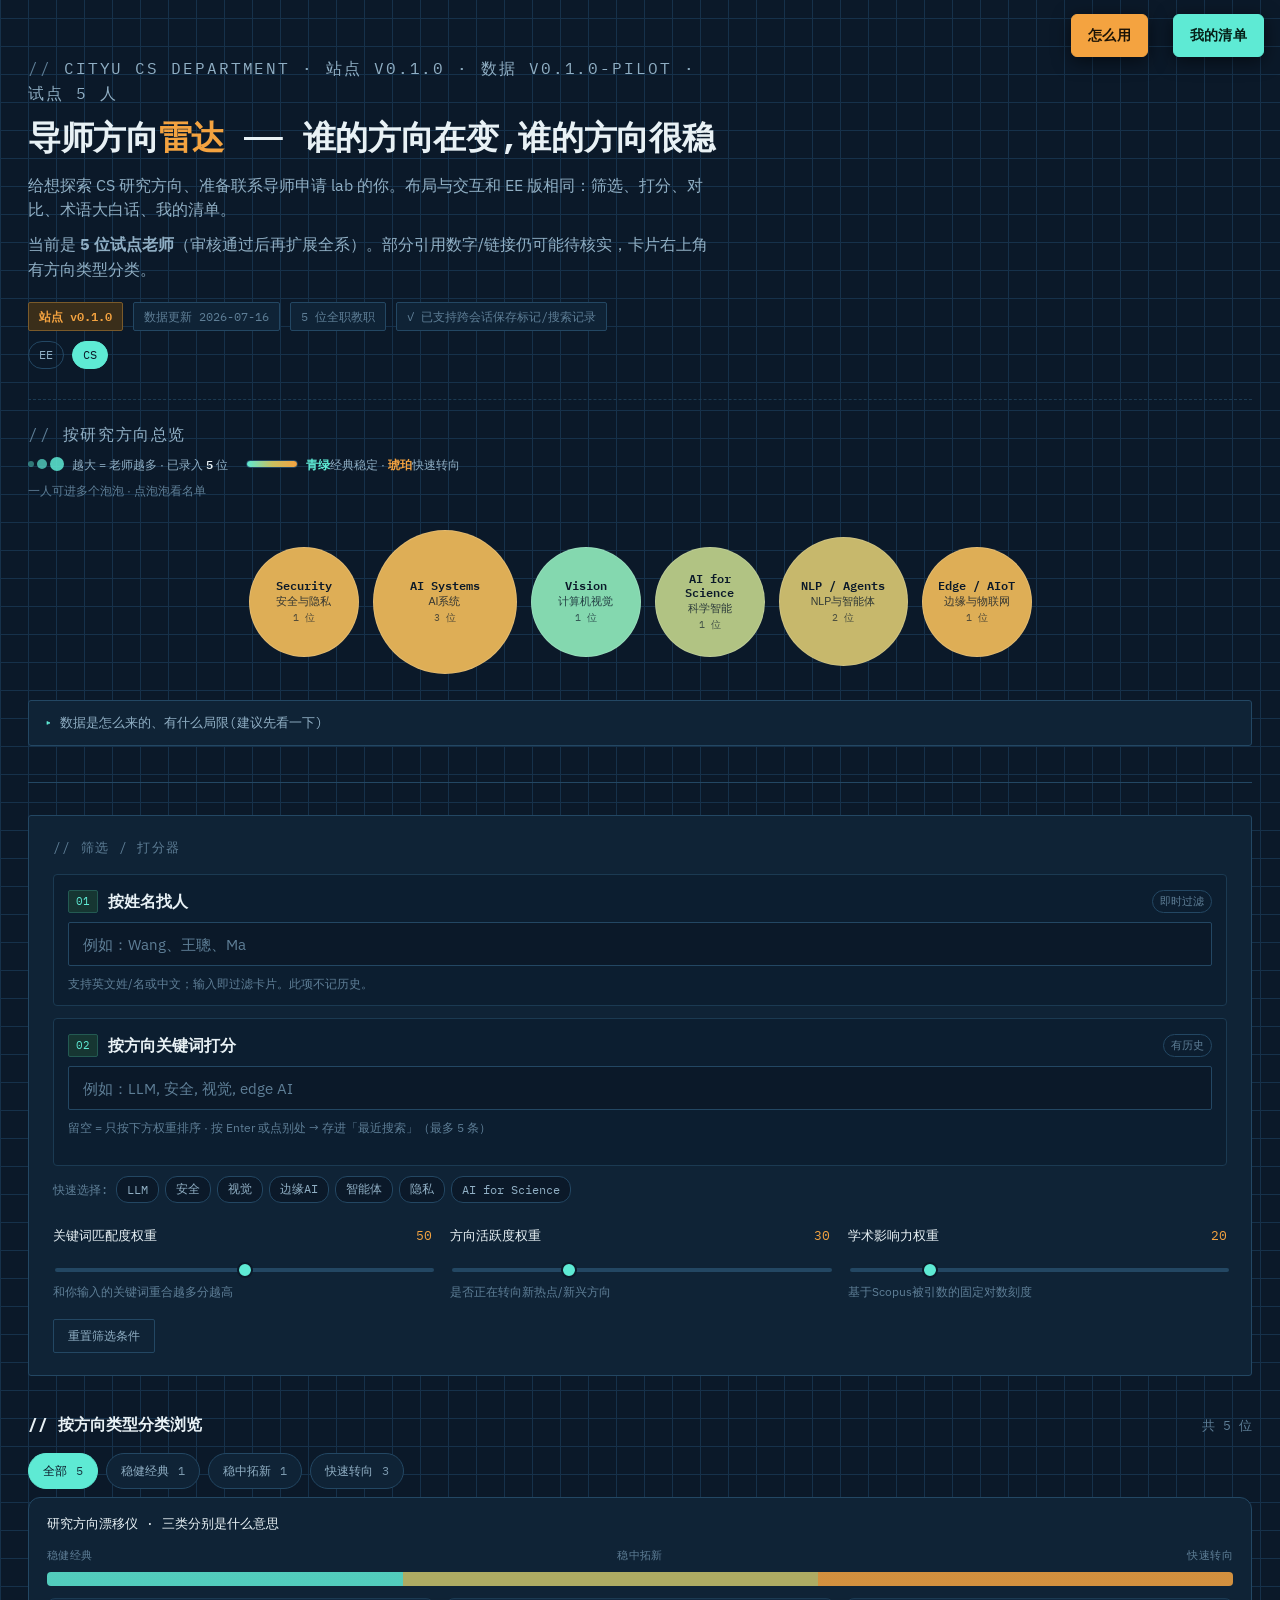
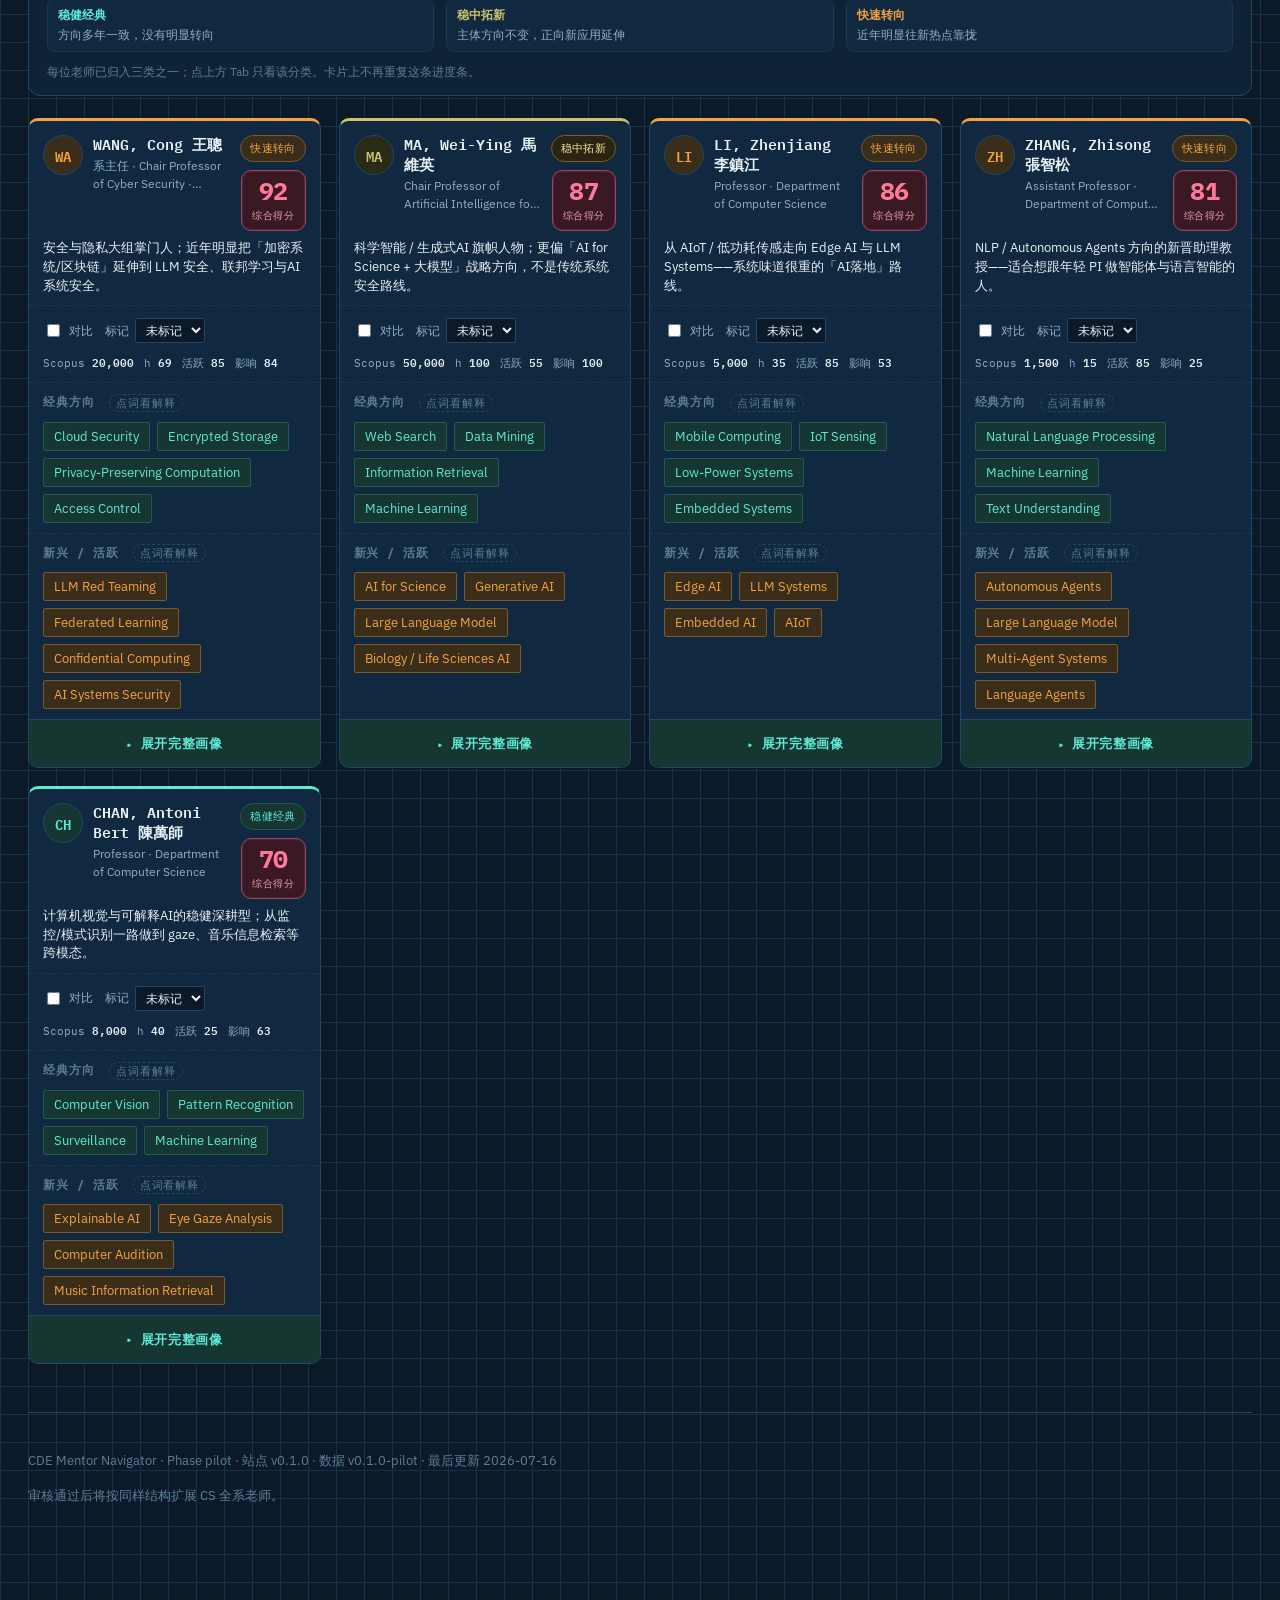
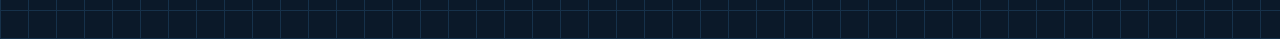
==== commit 2b8ce3e9: "Make guide and list FABs more visible Filled amber/teal buttons, clearer labels, brief attention pul" ====
--- a/cs/index.html
+++ b/cs/index.html
@@ -142,8 +142,8 @@
 
 </div>
 
-<button id="guideBtn" class="fab fab-guide" type="button">教程</button>
-<button id="myListBtn" class="fab fab-mylist" type="button">清单</button>
+<button id="guideBtn" class="fab fab-guide" type="button" title="怎么用这个雷达">怎么用</button>
+<button id="myListBtn" class="fab fab-mylist" type="button" title="我的清单">我的清单</button>
 <button id="backToTopBtn" class="fab fab-top" type="button" title="回到顶部" aria-label="回到顶部">↑</button>
 
 <div class="compare-bar" id="compareBar">
--- a/css/style.css
+++ b/css/style.css
@@ -1388,29 +1388,57 @@
   pointer-events: auto;
 }
 
+.fab-mylist,
+.fab-guide {
+  top: 14px;
+  border-radius: 6px;
+  padding: 11px 16px;
+  font-size: .88rem;
+  font-weight: 700;
+  letter-spacing: .02em;
+  gap: 6px;
+  box-shadow: 0 4px 18px rgba(0, 0, 0, .55);
+}
+
 .fab-mylist {
-  top: 16px;
-  right: 20px;
-  border-radius: 4px;
-  padding: 8px 14px;
-  font-size: .76rem;
-  border-color: var(--teal-line);
-  color: var(--teal);
-}
-
-.fab-mylist:hover { background: var(--teal-soft); }
+  right: 16px;
+  border-color: var(--teal);
+  background: var(--teal);
+  color: #062018;
+}
+
+.fab-mylist:hover {
+  background: #7ff0dc;
+  border-color: #7ff0dc;
+}
 
 .fab-guide {
-  top: 16px;
-  right: 88px;
-  border-radius: 4px;
-  padding: 8px 14px;
-  font-size: .76rem;
-  border-color: var(--amber-line);
-  color: var(--amber);
-}
-
-.fab-guide:hover { background: var(--amber-soft); }
+  right: 132px;
+  border-color: var(--amber);
+  background: var(--amber);
+  color: #1a1206;
+  animation: fab-guide-pulse 1.6s ease-in-out 2;
+}
+
+.fab-guide:hover {
+  background: #ffb65a;
+  border-color: #ffb65a;
+  animation: none;
+}
+
+@keyframes fab-guide-pulse {
+  0%, 100% { box-shadow: 0 4px 18px rgba(0, 0, 0, .55); transform: translateY(0); }
+  50% { box-shadow: 0 6px 22px rgba(244, 163, 64, .55); transform: translateY(-1px); }
+}
+
+@media (max-width: 560px) {
+  .fab-mylist,
+  .fab-guide {
+    padding: 10px 12px;
+    font-size: .78rem;
+  }
+  .fab-guide { right: 112px; }
+}
 
 .overlay-panel-guide { max-width: 720px; }
 
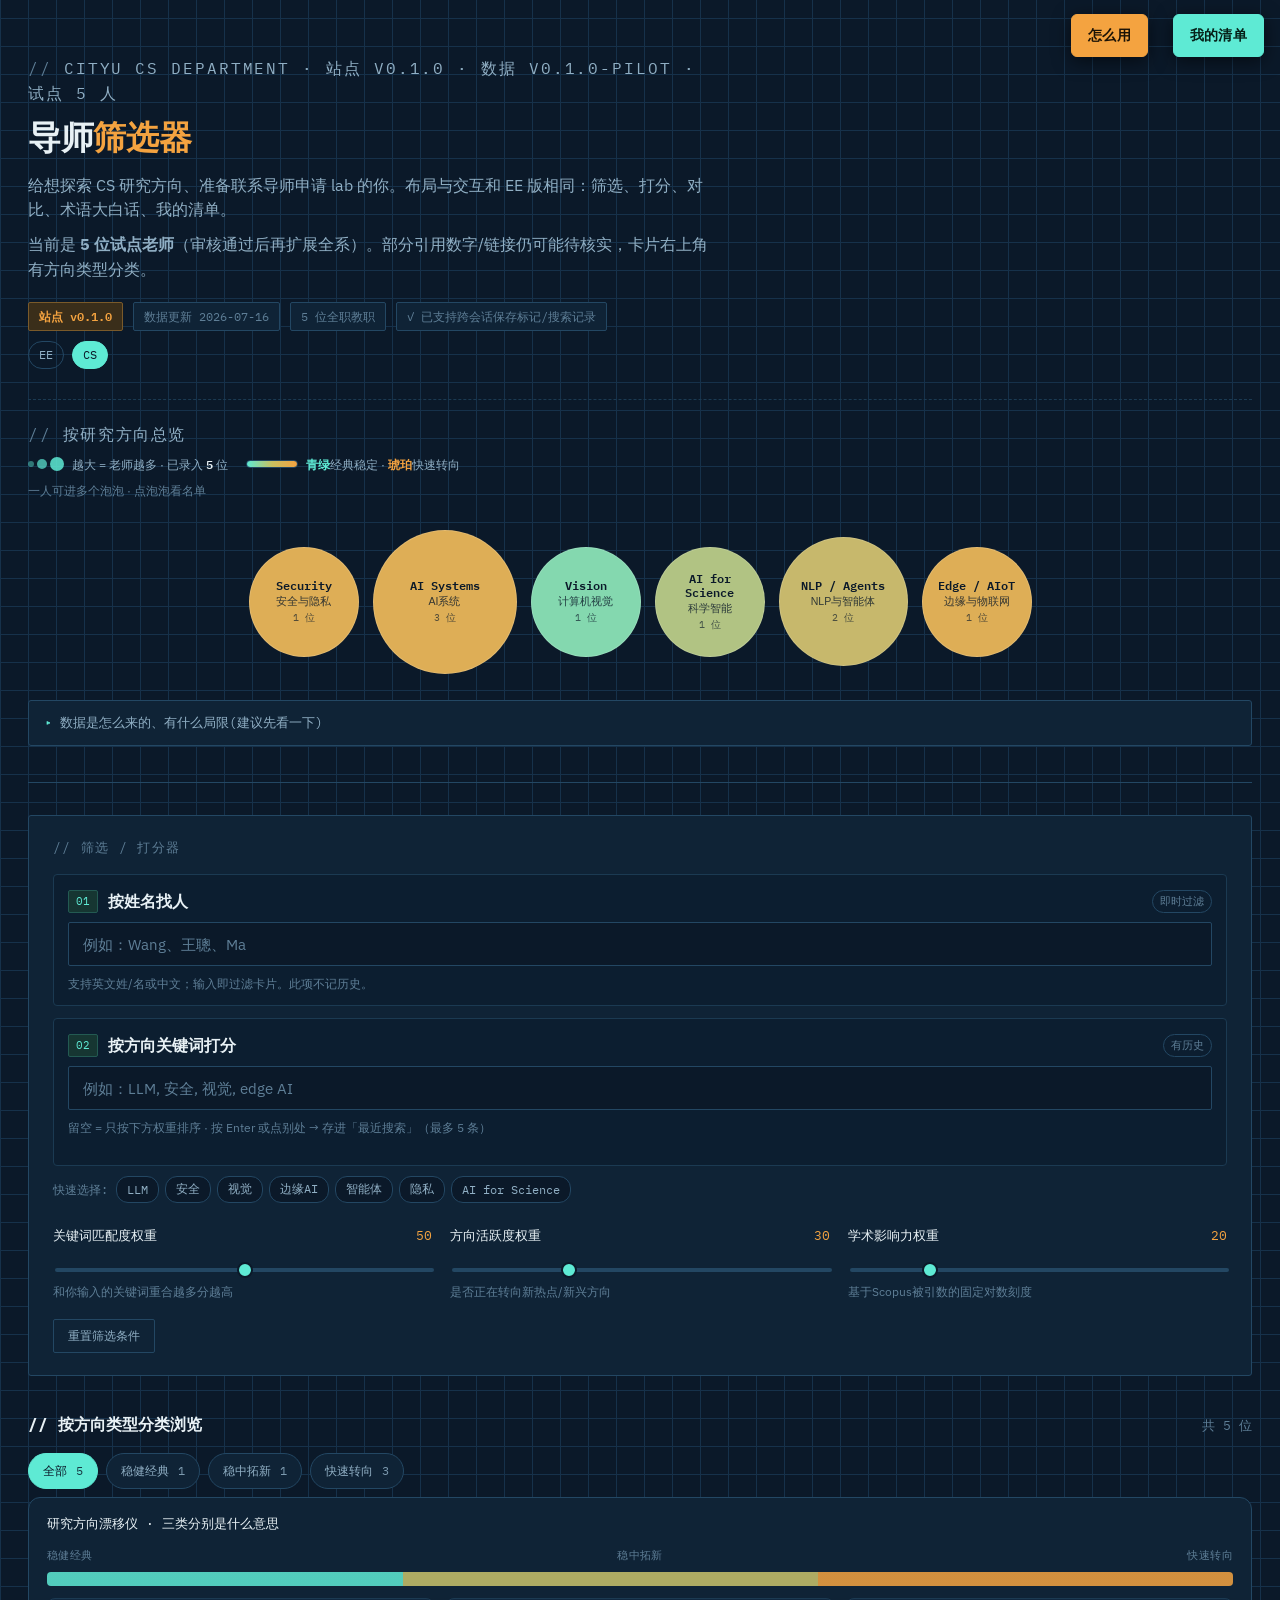
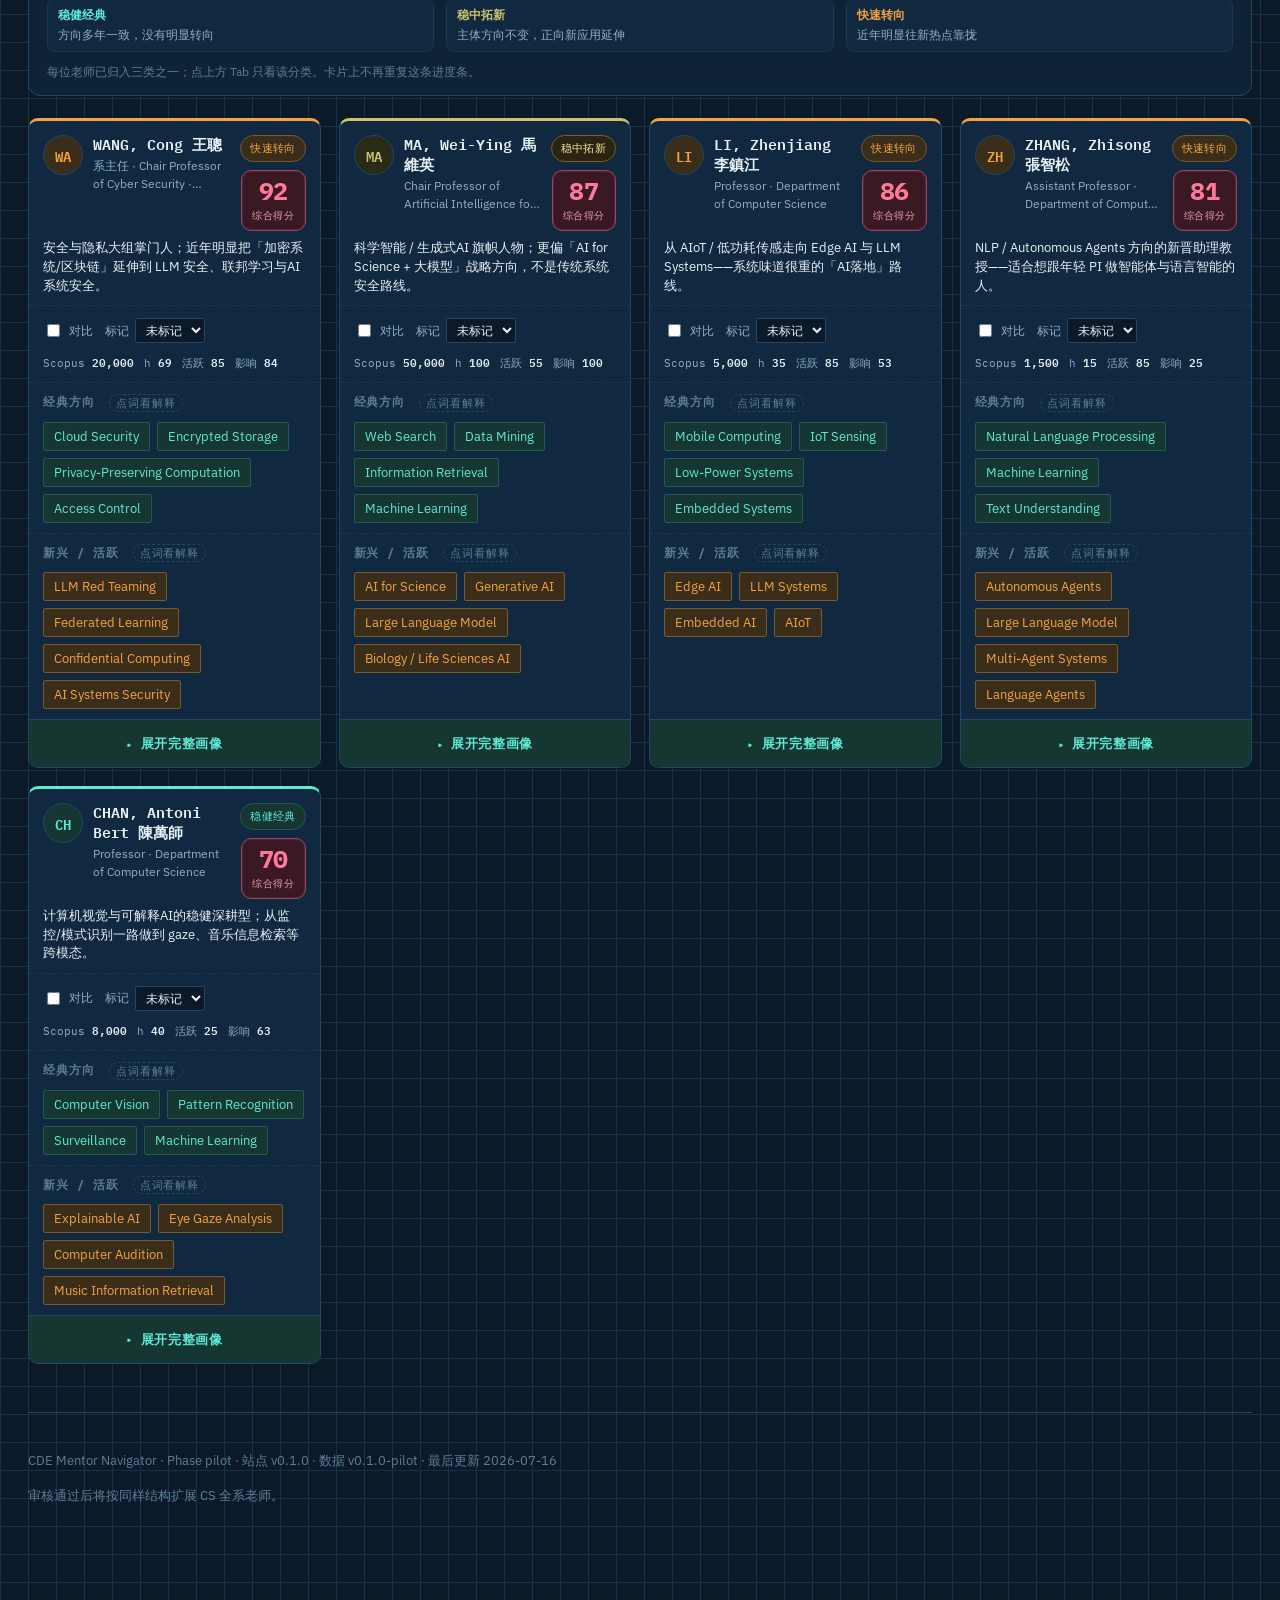
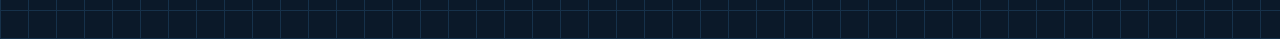
==== commit 94a53fd0: "Rename product title to 导师筛选器 Simplify the hero headline and browser tab title for clearer first imp" ====
--- a/cs/index.html
+++ b/cs/index.html
@@ -3,8 +3,8 @@
 <head>
 <meta charset="UTF-8">
 <meta name="viewport" content="width=device-width, initial-scale=1.0">
-<meta name="description" content="CityU CS 导师方向雷达 —— 帮学生筛选、对比、理解导师研究方向">
-<title>CDE Mentor Navigator · CityU CS 导师方向雷达（试点）</title>
+<meta name="description" content="CityU CS 导师筛选器 —— 帮学生筛选、对比、理解导师研究方向">
+<title>导师筛选器 · CityU CS（试点）</title>
 <link rel="preconnect" href="https://fonts.googleapis.com">
 <link rel="preconnect" href="https://fonts.gstatic.com" crossorigin>
 <link href="https://fonts.googleapis.com/css2?family=IBM+Plex+Mono:wght@400;500;600;700&family=IBM+Plex+Sans:wght@400;500;600;700&family=IBM+Plex+Sans+SC:wght@400;500;600;700&display=swap" rel="stylesheet">
@@ -15,7 +15,7 @@
 
   <div class="hero">
     <p class="eyebrow">CityU CS Department · <span id="versionEyebrow">站点 v0.1.0 · 数据 v0.1.0</span> · 试点 5 人</p>
-    <h1>导师方向<span class="accent">雷达</span> —— 谁的方向在变,谁的方向很稳</h1>
+    <h1>导师<span class="accent">筛选器</span></h1>
     <p>给想探索 CS 研究方向、准备联系导师申请 lab 的你。布局与交互和 EE 版相同：筛选、打分、对比、术语大白话、我的清单。</p>
     <p>当前是 <b>5 位试点老师</b>（审核通过后再扩展全系）。部分引用数字/链接仍可能待核实，卡片右上角有方向类型分类。</p>
     <div class="hero-meta">
@@ -142,7 +142,7 @@
 
 </div>
 
-<button id="guideBtn" class="fab fab-guide" type="button" title="怎么用这个雷达">怎么用</button>
+<button id="guideBtn" class="fab fab-guide" type="button" title="怎么用这个筛选器">怎么用</button>
 <button id="myListBtn" class="fab fab-mylist" type="button" title="我的清单">我的清单</button>
 <button id="backToTopBtn" class="fab fab-top" type="button" title="回到顶部" aria-label="回到顶部">↑</button>
 
@@ -235,7 +235,7 @@
 <script>
   window.DEPT_CONFIG = {
     deptShort: 'CS',
-    deptTitle: 'CityU CS 导师方向雷达',
+    deptTitle: 'CityU CS 导师筛选器',
     dataUrl: 'data/professors.json',
     storagePrefix: 'cde_mentor_cs',
     presetKeywords: ['LLM', '安全', '视觉', '边缘AI', '智能体', '隐私', 'AI for Science']
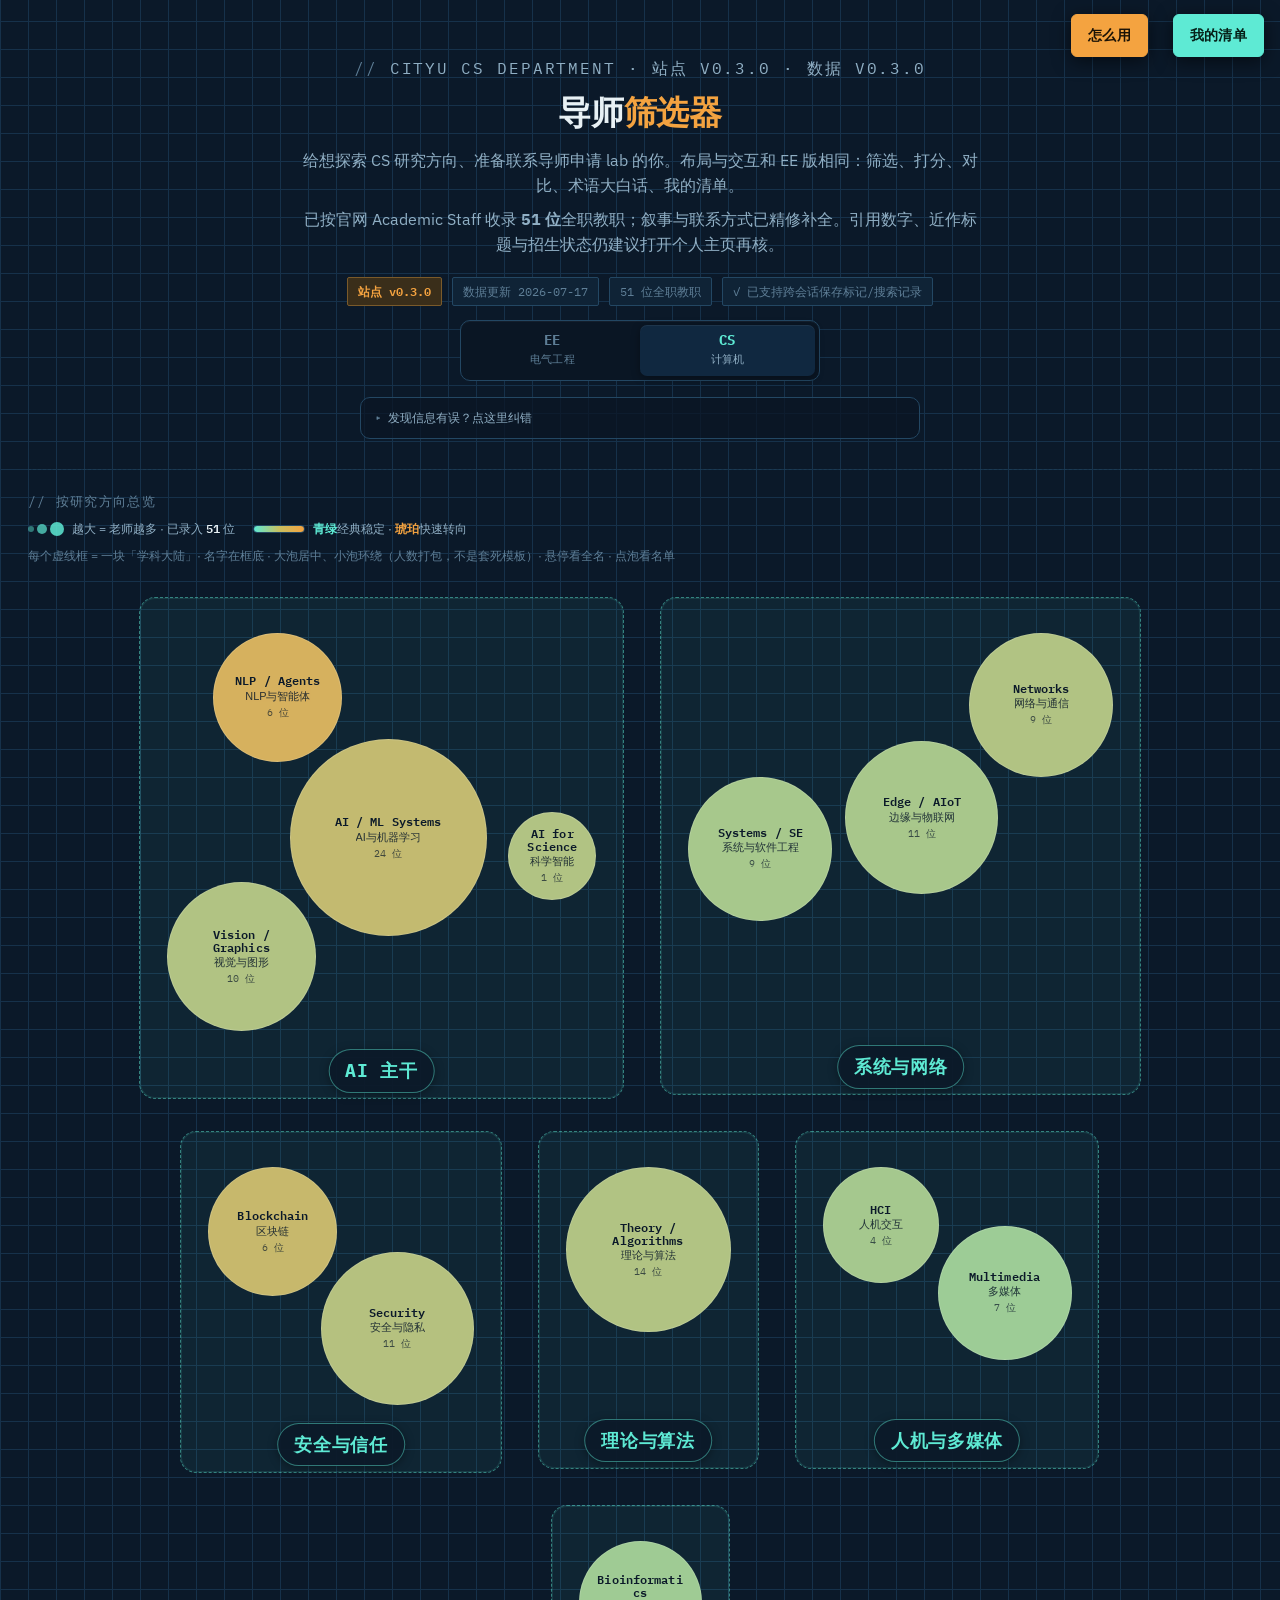
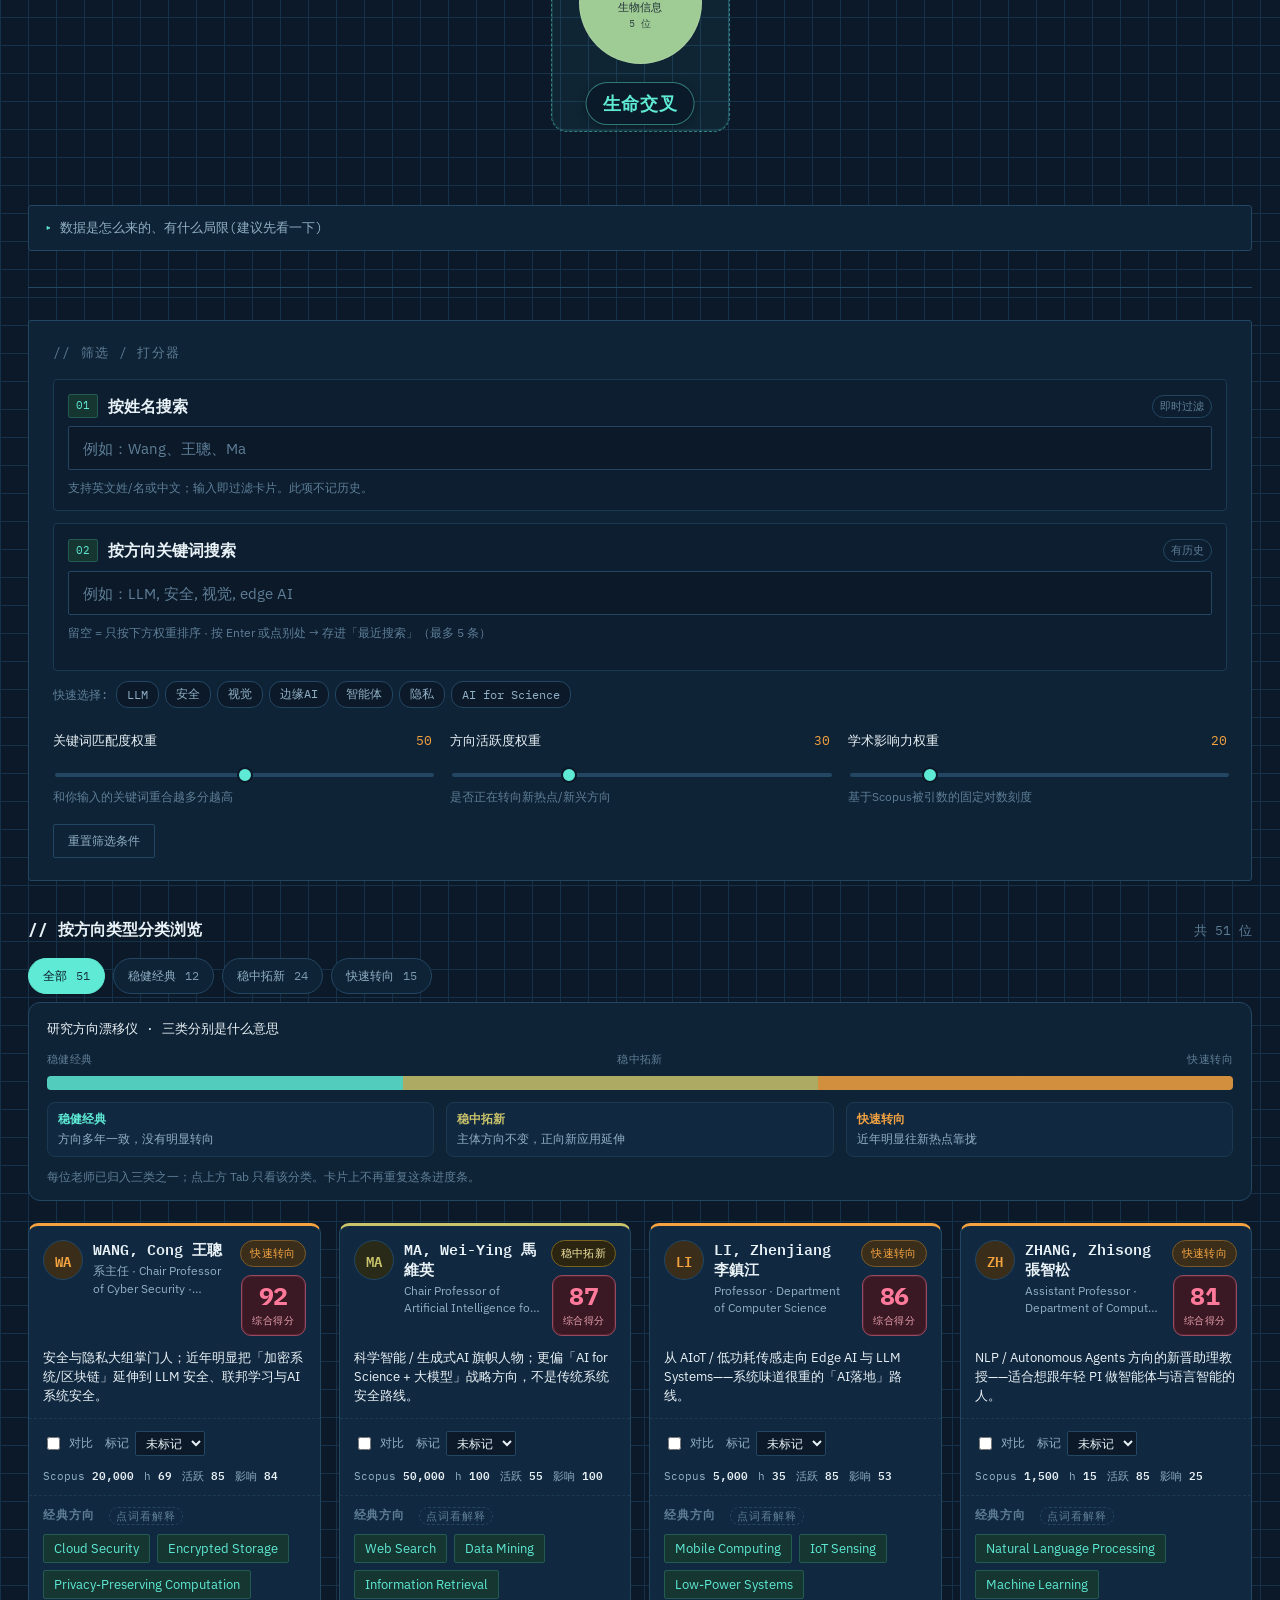
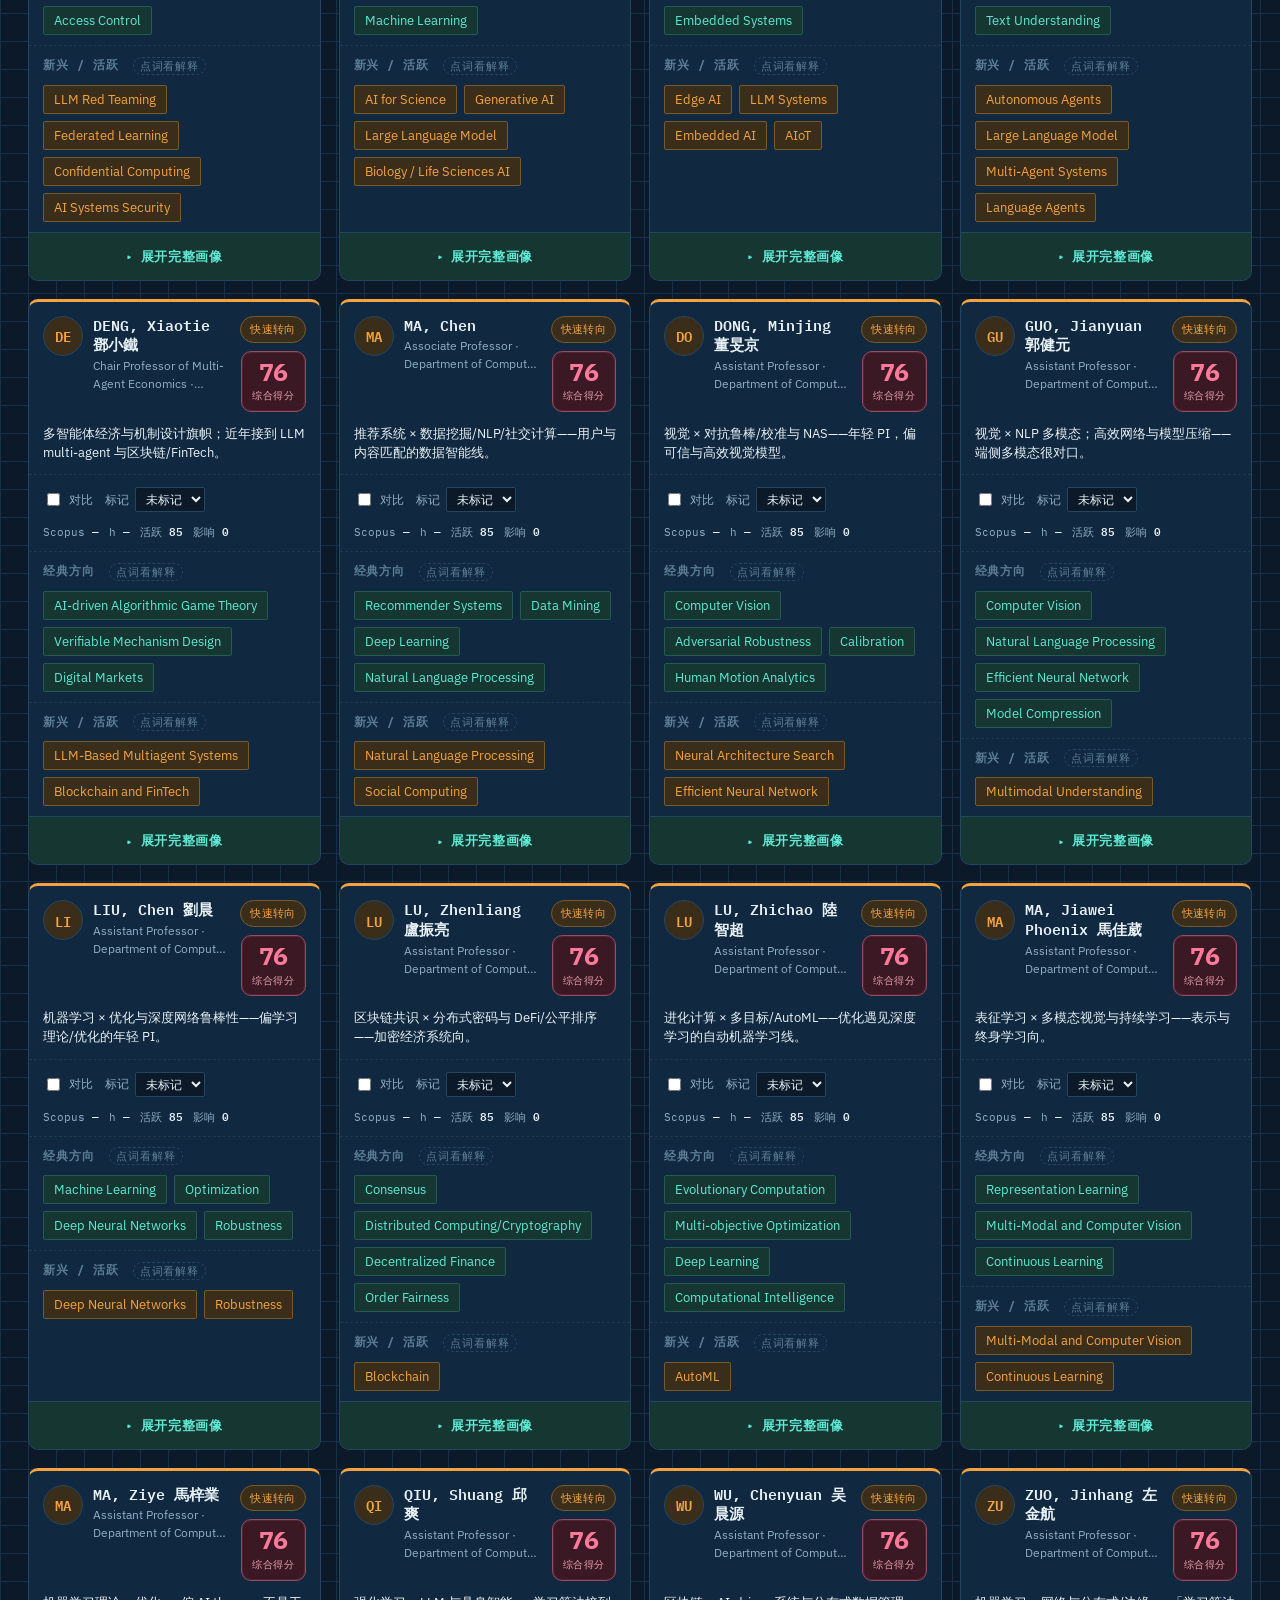
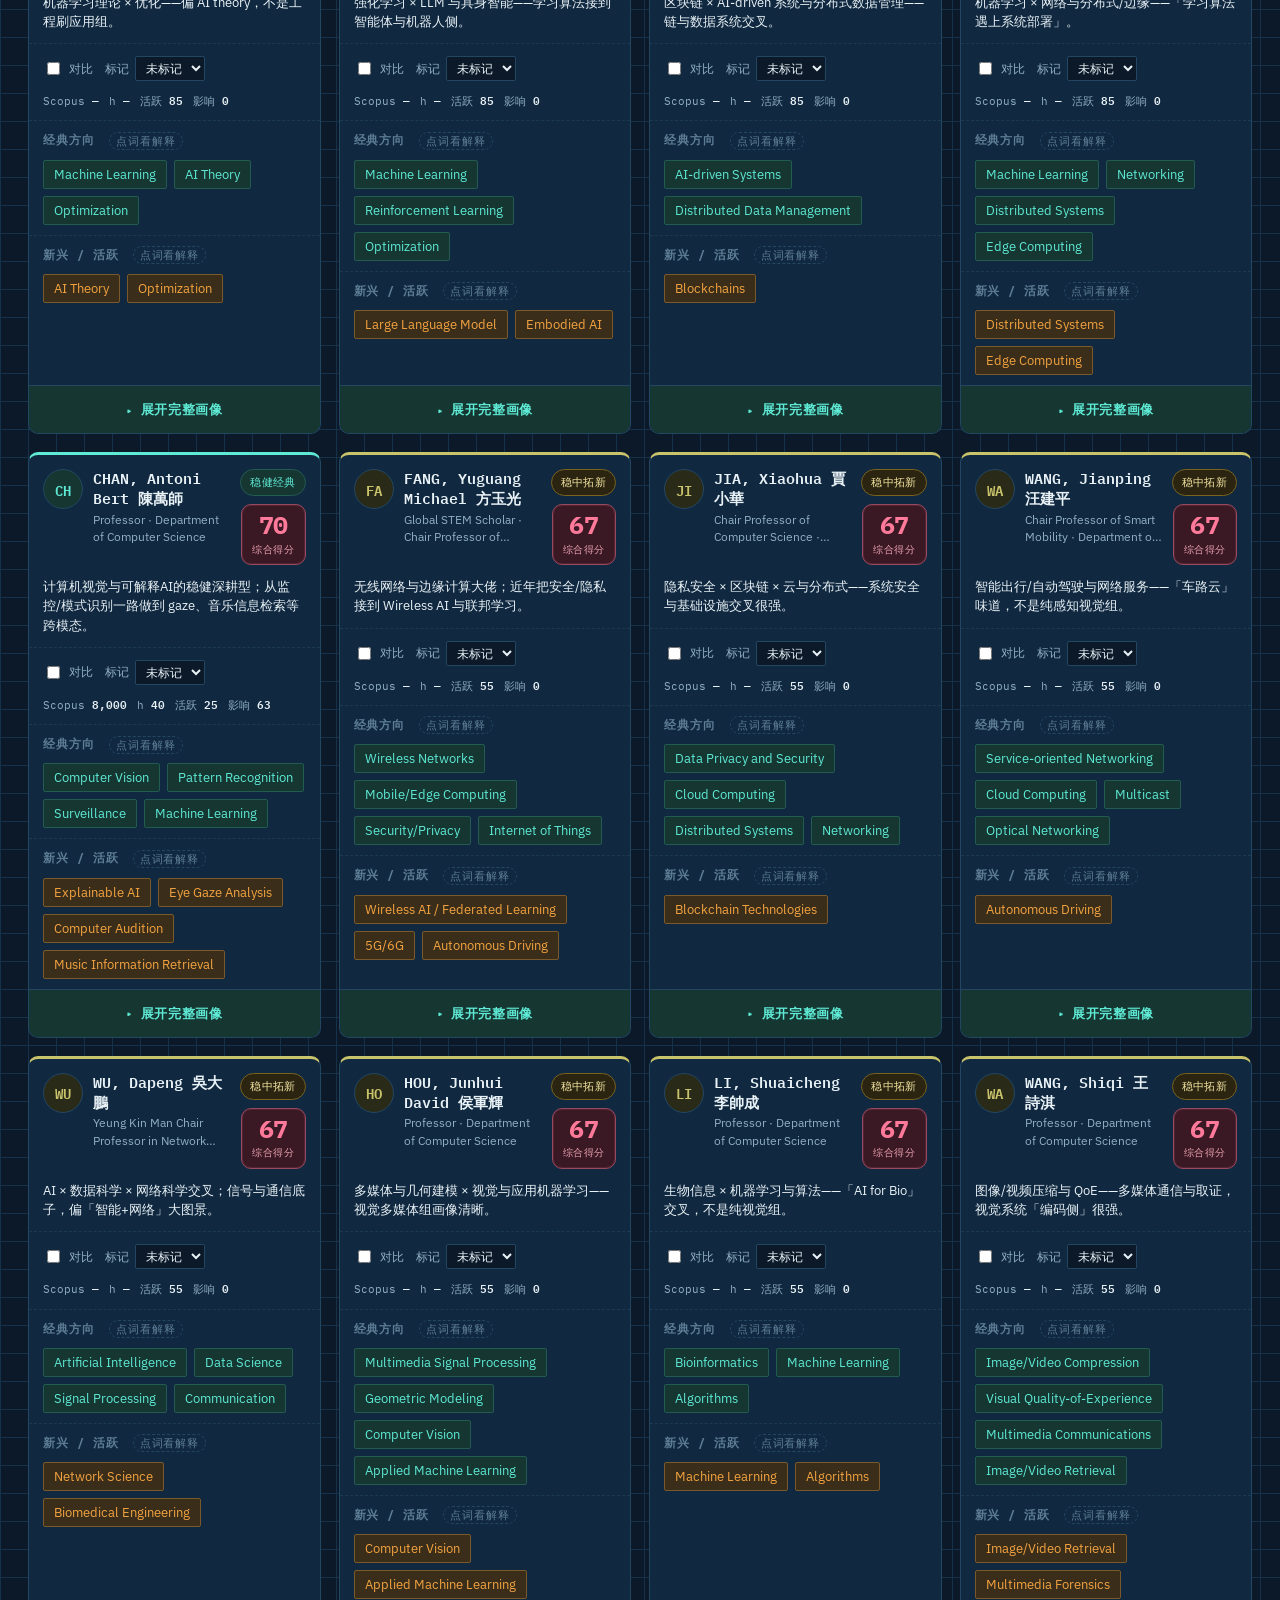
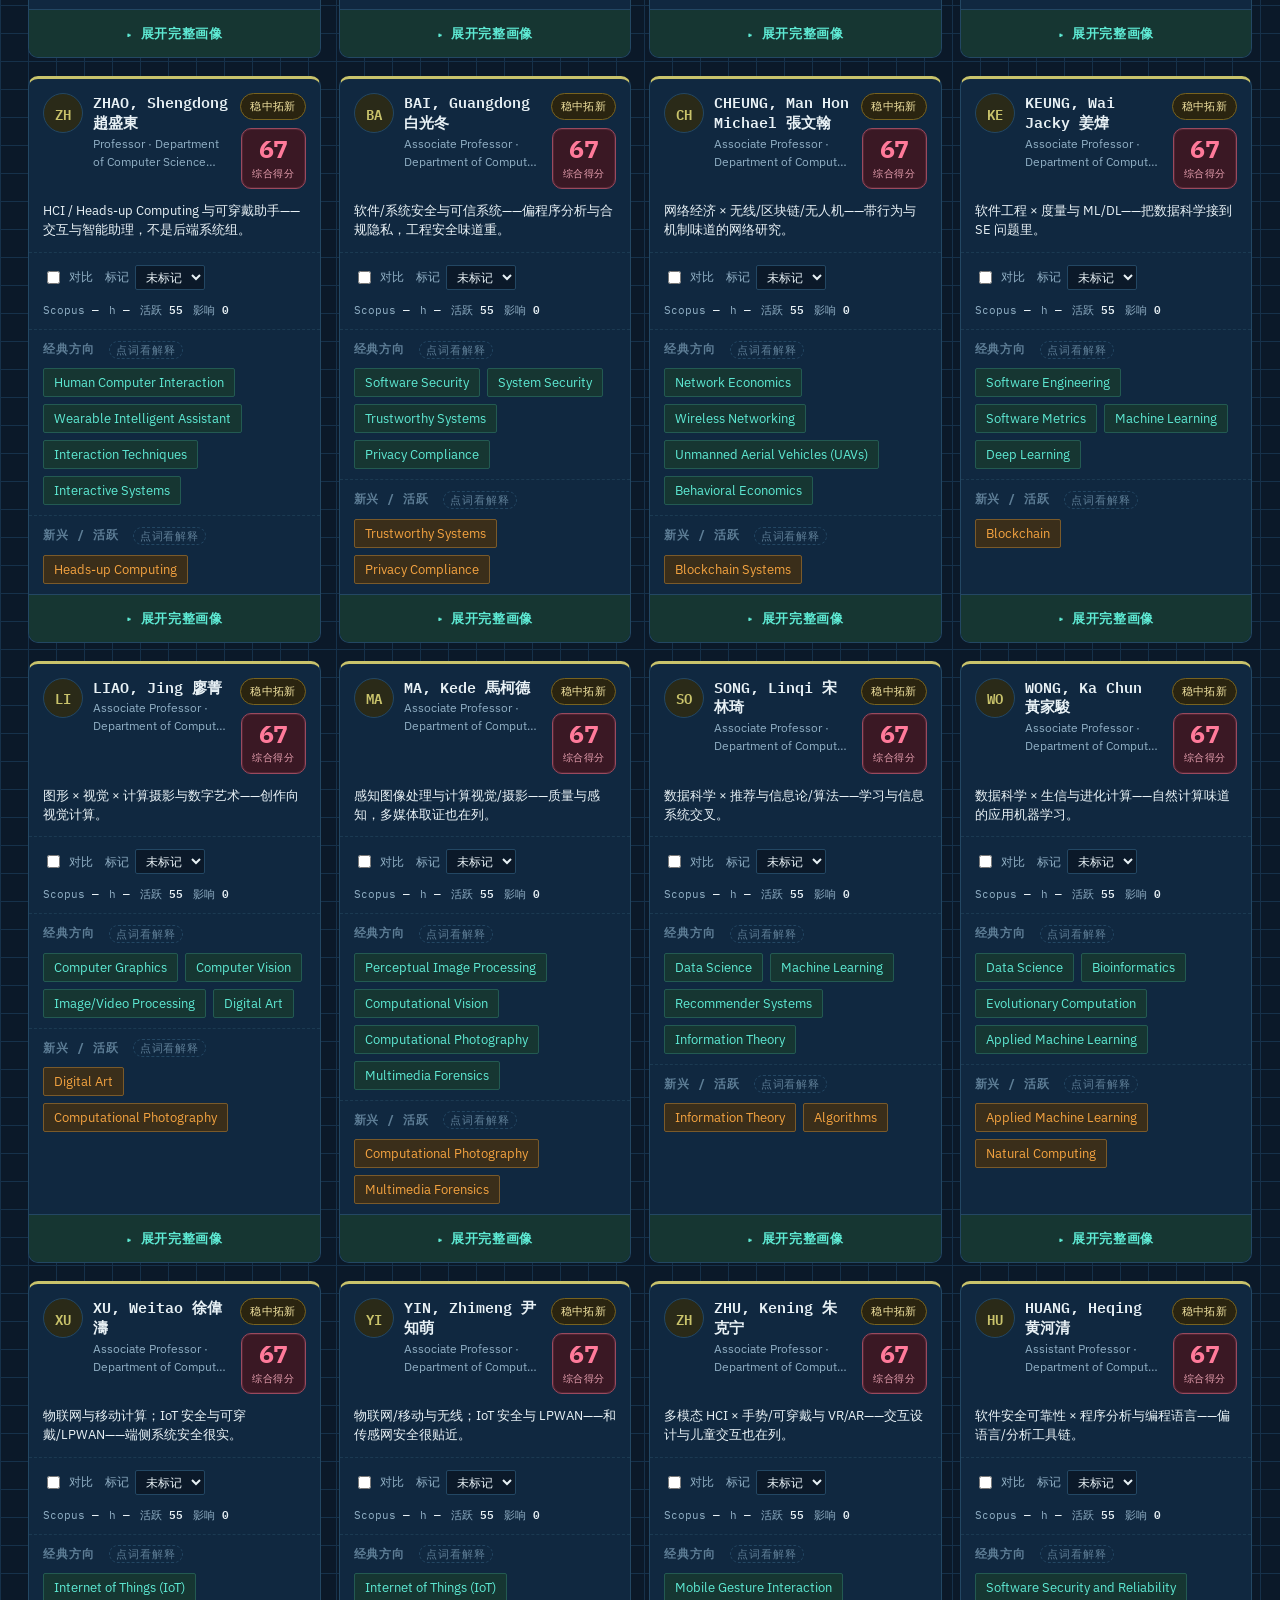
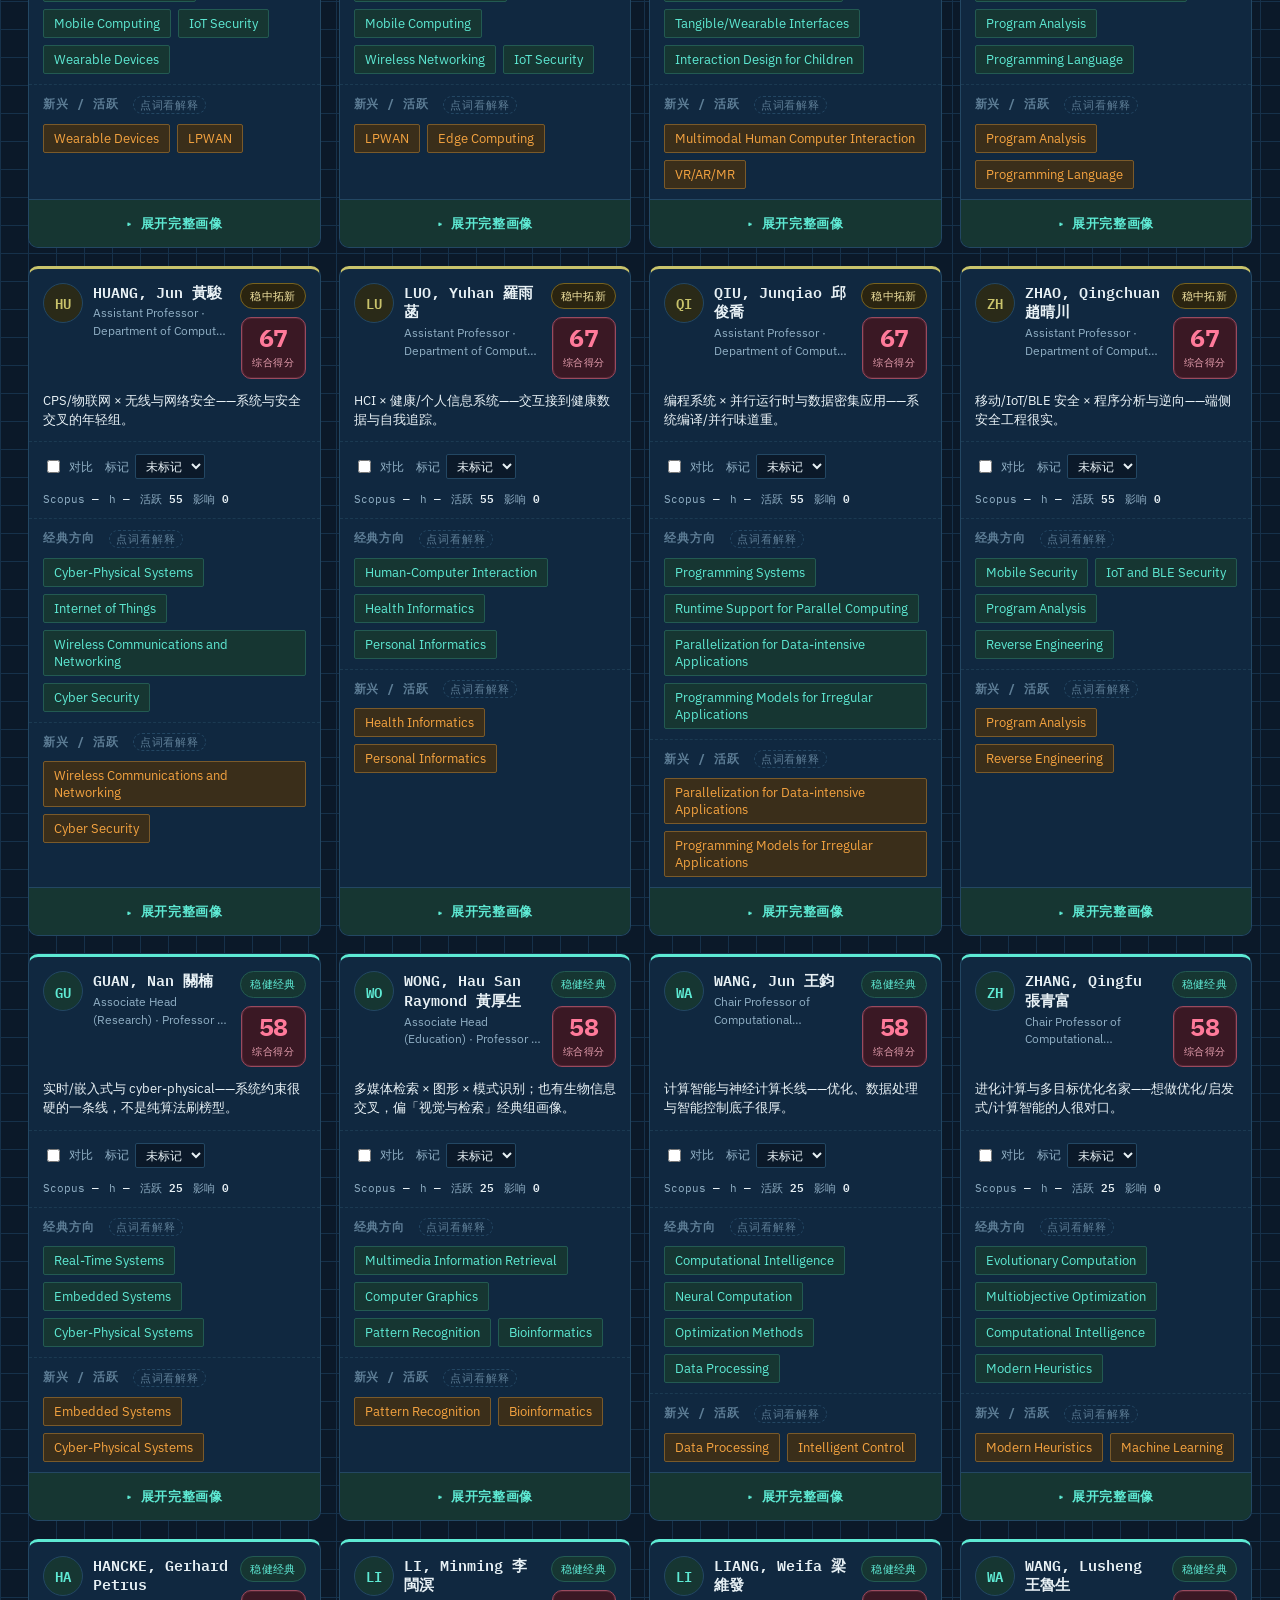
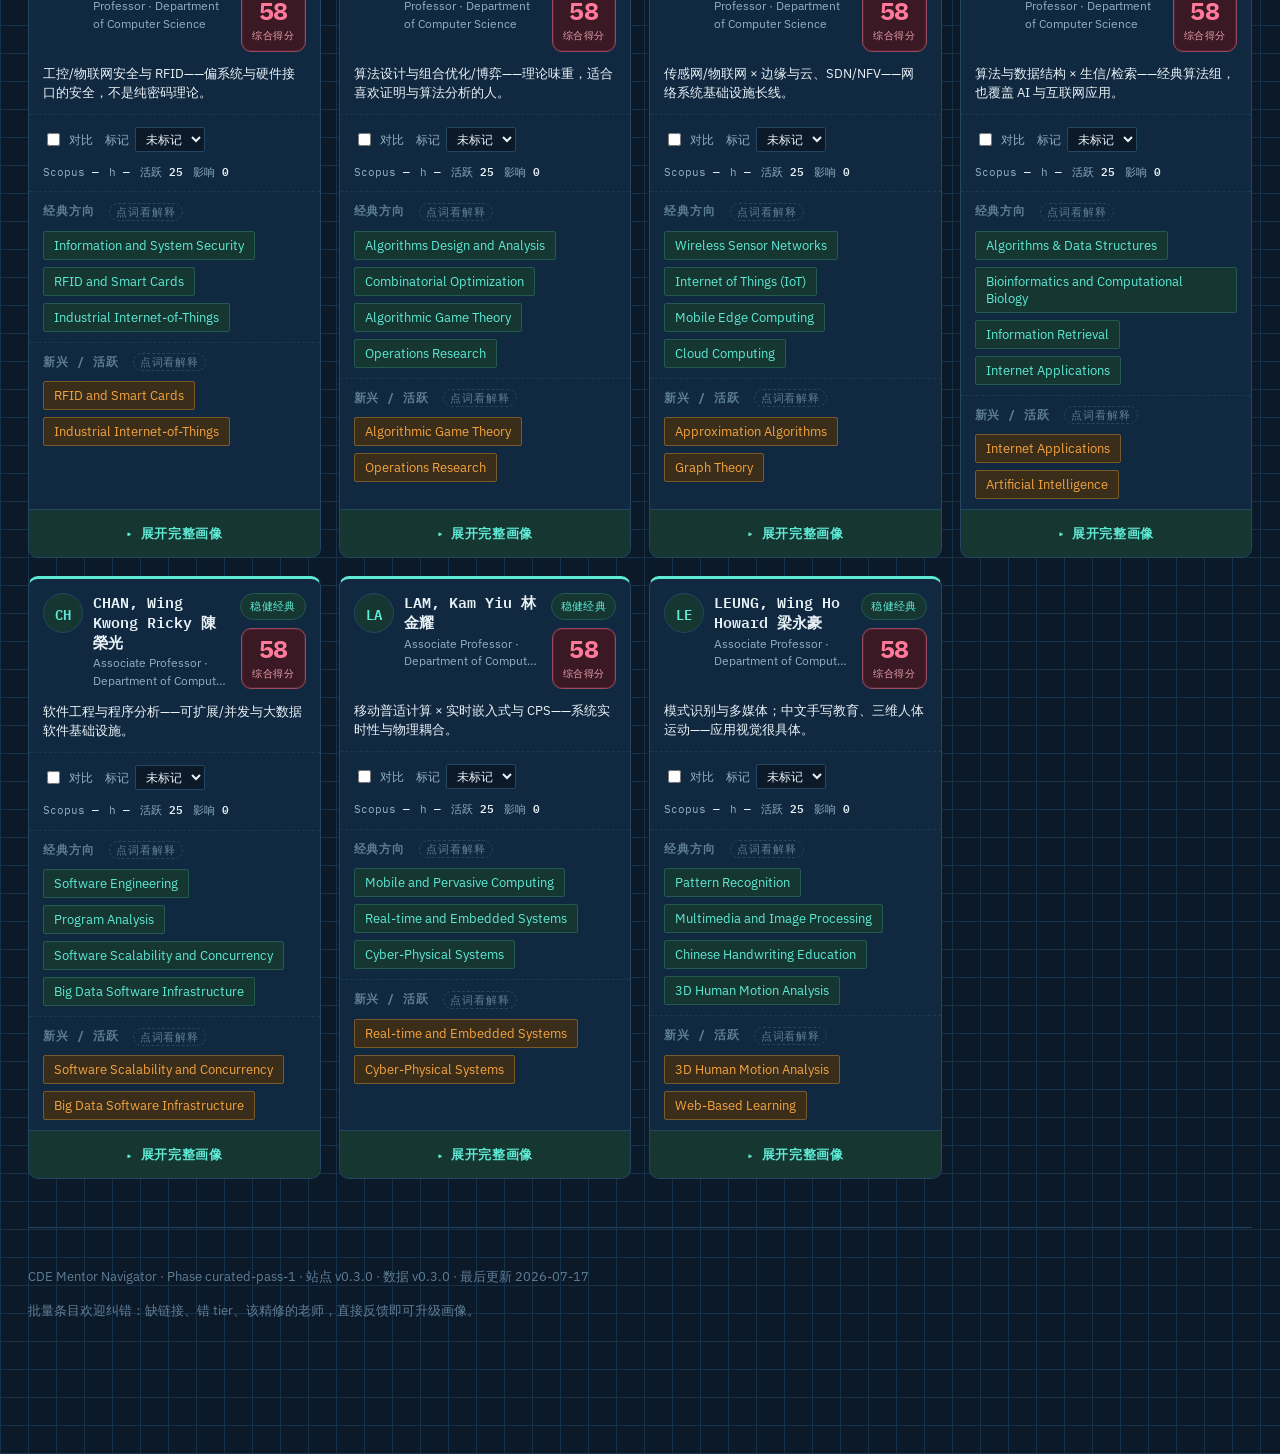
==== commit e21cd508: "Deploy v1.4.0: continent slots, bottom labels, jumpable guide Ship the latest mentor filter with non" ====
--- a/cs/index.html
+++ b/cs/index.html
@@ -8,28 +8,35 @@
 <link rel="preconnect" href="https://fonts.googleapis.com">
 <link rel="preconnect" href="https://fonts.gstatic.com" crossorigin>
 <link href="https://fonts.googleapis.com/css2?family=IBM+Plex+Mono:wght@400;500;600;700&family=IBM+Plex+Sans:wght@400;500;600;700&family=IBM+Plex+Sans+SC:wght@400;500;600;700&display=swap" rel="stylesheet">
-<link rel="stylesheet" href="../css/style.css">
+<link rel="stylesheet" href="../css/style.css?v=20260717-guide5">
 </head>
 <body>
 <div class="wrap">
 
   <div class="hero">
-    <p class="eyebrow">CityU CS Department · <span id="versionEyebrow">站点 v0.1.0 · 数据 v0.1.0</span> · 试点 5 人</p>
+    <p class="eyebrow">CityU CS Department · <span id="versionEyebrow">站点 · 数据</span></p>
     <h1>导师<span class="accent">筛选器</span></h1>
     <p>给想探索 CS 研究方向、准备联系导师申请 lab 的你。布局与交互和 EE 版相同：筛选、打分、对比、术语大白话、我的清单。</p>
-    <p>当前是 <b>5 位试点老师</b>（审核通过后再扩展全系）。部分引用数字/链接仍可能待核实，卡片右上角有方向类型分类。</p>
+    <p>已按官网 Academic Staff 收录 <b>51 位</b>全职教职；叙事与联系方式已精修补全。引用数字、近作标题与招生状态仍建议打开个人主页再核。</p>
     <div class="hero-meta">
       <span class="pill pill-version" id="versionPill">站点 v0.1.0</span>
       <span class="pill" id="dataDatePill">数据更新 2026-07-16</span>
-      <span class="pill" id="profCountPill">试点 5 位</span>
+      <span class="pill" id="profCountPill">51 位教职</span>
       <span class="pill" id="storageStatusNote">检测存储环境中…</span>
     </div>
-    <nav class="dept-switch" aria-label="院系切换">
-      <a href="../index.html">EE</a>
-      <a class="active" href="./index.html">CS</a>
+    <nav class="dept-switch" id="sectionDept" aria-label="院系切换">
+      <div class="dept-switch-bar">
+        <a href="../index.html"><span class="dept-switch-label">EE</span><span class="dept-switch-sub">电气工程</span></a>
+        <a class="active" href="./index.html"><span class="dept-switch-label">CS</span><span class="dept-switch-sub">计算机</span></a>
+      </div>
     </nav>
 
-    <div class="bubble-section">
+    <details class="quality-board report-board" id="qualityBoard">
+      <summary id="qualityBoardSummary">发现信息有误？点这里纠错</summary>
+      <div class="quality-board-body" id="qualityBoardBody"></div>
+    </details>
+
+    <div class="bubble-section" id="sectionBubble">
       <p class="panel-title" style="margin-bottom:8px;">按研究方向总览</p>
       <div class="bubble-legend" id="bubbleSub">
         <div class="bubble-legend-item">
@@ -40,33 +47,35 @@
           <span class="bubble-legend-grad" aria-hidden="true"></span>
           <span><em class="c-teal">青绿</em>经典稳定 · <em class="c-amber">琥珀</em>快速转向</span>
         </div>
-        <div class="bubble-legend-note">一人可进多个泡泡 · 点泡泡看名单</div>
-      </div>
-      <div class="bubble-field" id="bubbleField"></div>
+        <div class="bubble-legend-note">每个虚线框 = 一块「学科大陆」· 名字在框底 · 大泡居中、小泡环绕（人数打包，不是套死模板）· 悬停看全名 · 点泡看名单</div>
+      </div>
+      <div class="bubble-field-viewport" id="bubbleFieldViewport">
+        <div class="bubble-field" id="bubbleField"></div>
+      </div>
       <div class="theme-expand" id="themeExpand"></div>
     </div>
 
-    <details class="methodology">
+    <details class="methodology" id="sectionMethodology">
       <summary>数据是怎么来的、有什么局限(建议先看一下)</summary>
       <div class="m-body">
         <ul>
-          <li>名单来自 CS Academic Staff 公开页；本批覆盖安全、AI for Science、视觉、Edge/LLM Systems、NLP Agents。</li>
-          <li><b>稳健经典 / 稳中拓新 / 快速转向</b>显示在卡片右上角，是对方向漂移的定性判断。</li>
-          <li>点击经典/新兴标签可看大白话解释；「我的清单」可一键导出 CSV。</li>
-          <li>标记存在本机 localStorage，与 EE 清单互不覆盖。</li>
+          <li>名单对齐 CS Academic Staff 公开页（含名单中标注 Home: Creative Media 者）。</li>
+          <li>叙事/标签与联系方式已全员精修；Scopus 数字与近作完整标题仍建议对照 Scholar。</li>
+          <li><b>稳健经典 / 稳中拓新 / 快速转向</b>为定性初判；招生信号与产业线索目前仅部分老师有公开核验。</li>
+          <li>点击标签可看解释；清单可导出 CSV。标记存本机，与 EE 互不覆盖。</li>
         </ul>
       </div>
     </details>
   </div>
 
-  <div class="panel">
+  <div class="panel" id="sectionFilter">
     <p class="panel-title">筛选 / 打分器</p>
 
-    <div class="search-engines">
+    <div class="search-engines" id="sectionSearch">
       <div class="tag-input-row search-engine">
         <div class="search-engine-head">
           <span class="search-engine-num">01</span>
-          <label for="nameInput">按姓名找人</label>
+          <label for="nameInput">按姓名搜索</label>
           <span class="search-engine-tag">即时过滤</span>
         </div>
         <input id="nameInput" type="text" placeholder="例如：Wang、王聰、Ma" autocomplete="off">
@@ -76,7 +85,7 @@
       <div class="tag-input-row search-engine">
         <div class="search-engine-head">
           <span class="search-engine-num">02</span>
-          <label for="interestInput">按方向关键词打分</label>
+          <label for="interestInput">按方向关键词搜索</label>
           <span class="search-engine-tag">有历史</span>
         </div>
         <input id="interestInput" type="text" placeholder="例如：LLM, 安全, 视觉, edge AI" autocomplete="off">
@@ -94,7 +103,7 @@
       <div class="quick-chips" id="historyChips"></div>
     </div>
 
-    <div class="sliders">
+    <div class="sliders" id="sectionWeights">
       <div class="slider-block">
         <label>关键词匹配度权重 <span class="val" id="wMatchVal">50</span></label>
         <input type="range" id="wMatch" min="0" max="100" value="50">
@@ -115,7 +124,7 @@
     <button class="reset-btn" id="resetBtn" type="button">重置筛选条件</button>
   </div>
 
-  <div class="results-head">
+  <div class="results-head" id="sectionResults">
     <h2 style="font-family:var(--mono);font-size:1rem;margin:0;color:var(--ink);">// 按方向类型分类浏览</h2>
     <span class="results-count" id="resultsCount"></span>
   </div>
@@ -136,8 +145,8 @@
   <div class="grid" id="cardGrid"></div>
 
   <footer>
-    <p id="footerVersionNote">CDE Mentor Navigator · CS 试点 · 与 EE 同款纵版布局</p>
-    <p>审核通过后将按同样结构扩展 CS 全系老师。</p>
+    <p id="footerVersionNote">导师筛选器 · CS</p>
+    <p>批量条目欢迎纠错：缺链接、错 tier、该精修的老师，直接反馈即可升级画像。</p>
   </footer>
 
 </div>
@@ -181,53 +190,87 @@
 <div class="overlay" id="guideOverlay">
   <div class="overlay-panel overlay-panel-guide">
     <div class="overlay-head">
-      <h3>// 使用教程</h3>
+      <h3>// 怎么用</h3>
       <button class="overlay-close" data-close="guideOverlay" type="button">✕ 关闭</button>
     </div>
-    <div class="guide-body">
-      <section class="guide-sec">
-        <h4><span class="guide-num">01</span> 关键词标签 · 点一下看解释</h4>
-        <p>卡片上的「经典方向 / 新兴活跃」彩色词条<b>可以点</b>：点开大白话解释，再点同一词收起。不会跳转页面。</p>
-      </section>
-      <section class="guide-sec">
-        <h4><span class="guide-num">02</span> 打分功能 · 原理</h4>
-        <p>综合得分 = 你设的三个权重加权：</p>
-        <ul>
-          <li><b>匹配度</b>：你输入的方向关键词，和老师标签重合越多越高（探索工具，不代表对方愿不愿意带你）</li>
-          <li><b>活跃度</b>：是否偏新兴/转向新热点</li>
-          <li><b>影响力</b>：Scopus 被引的固定对数刻度（0–100）</li>
-        </ul>
-        <p>拖动滑条会立刻重排卡片。</p>
-      </section>
-      <section class="guide-sec">
-        <h4><span class="guide-num">03</span> 对比功能</h4>
-        <p>在卡片上勾选「对比」（最多 3 位）→ 底部出现对比条 →「查看对比」并排看标签、引用、方向类型。</p>
-      </section>
-      <section class="guide-sec">
-        <h4><span class="guide-num">04</span> 分类功能</h4>
-        <p>结果区 Tab：全部 / 稳健经典 / 稳中拓新 / 快速转向。这是对「方向有没有在变」的定性归类，说明在 Tab 下方的漂移仪图例里。</p>
-      </section>
-      <section class="guide-sec">
-        <h4><span class="guide-num">05</span> 展开完整画像</h4>
-        <p>卡片底部醒目按钮「展开完整画像」→ 四个内页：联系方式 / 自述 / 解读 / 论文。内容区可上下滚动。</p>
-      </section>
-      <section class="guide-sec">
-        <h4><span class="guide-num">06</span> 方向泡泡 · 功能与原理</h4>
-        <ul>
-          <li><b>大小</b>：该方向当前已录入老师人数</li>
-          <li><b>颜色</b>：青绿偏经典稳定 → 琥珀偏快速转向（按泡泡内老师类型汇总）</li>
-          <li><b>点击</b>：展开该方向老师名单，再点可跳到对应卡片</li>
-          <li><b>重叠</b>：跨方向老师会出现在多个泡泡里</li>
-        </ul>
-      </section>
-      <section class="guide-sec">
-        <h4><span class="guide-num">07</span> 搜索与清单</h4>
-        <ul>
-          <li><b>按姓名</b>：即时过滤，不记历史</li>
-          <li><b>按关键词</b>：参与打分；Enter / 失焦后写入「最近搜索」（本机最多 5 条）</li>
-          <li><b>清单</b>（右上角）：把标记为感兴趣/已联系/放弃的老师汇总，可导出 CSV</li>
-        </ul>
-      </section>
+    <div class="guide-lead">
+      <p><b>点下面任一条，会关闭教程并跳到页面对应区域</b>，该区域会短暂高亮。</p>
+    </div>
+    <div class="guide-body" id="guideBody">
+      <button type="button" class="guide-sec" data-guide-target="#sectionDept">
+        <h4><span class="guide-num">01</span> 先选 EE 还是 CS</h4>
+        <p>头顶两个院系按钮。电气与计算机是两套名单，标记互不串用。</p>
+      </button>
+      <button type="button" class="guide-sec" data-guide-target="#qualityBoard">
+        <h4><span class="guide-num">02</span> 看到写错了？</h4>
+        <ul class="guide-dots">
+          <li>把出错原文贴上来</li>
+          <li>再写你认为正确的内容</li>
+          <li>记录保存在本机，可导出给维护者修改</li>
+        </ul>
+      </button>
+      <button type="button" class="guide-sec" data-guide-target="#sectionBubble">
+        <h4><span class="guide-num">03</span> 上面那张方向地图</h4>
+        <ul class="guide-dots">
+          <li>一个虚线框 = 一类相近方向</li>
+          <li>泡越大，该方向老师越多</li>
+          <li>绿偏稳定，黄偏转向新热点</li>
+          <li>鼠标悬停看全名，点击展开名单</li>
+        </ul>
+      </button>
+      <button type="button" class="guide-sec" data-guide-target="#sectionMethodology">
+        <h4><span class="guide-num">04</span> 数据靠谱吗？</h4>
+        <p>这里写了数据来源与局限。适合当参考图使用；正式联系导师前，请再核对近两年论文。</p>
+      </button>
+      <button type="button" class="guide-sec" data-guide-target="#sectionSearch">
+        <h4><span class="guide-num">05</span> 搜人 / 搜方向</h4>
+        <ul class="guide-dots">
+          <li>按姓名：输入即过滤卡片</li>
+          <li>按关键词：参与匹配打分</li>
+          <li>关键词回车后，会写入「最近搜索」</li>
+        </ul>
+      </button>
+      <button type="button" class="guide-sec" data-guide-target="#sectionWeights">
+        <h4><span class="guide-num">06</span> 三个滑条怎么排</h4>
+        <ul class="guide-dots">
+          <li>匹配：和你关键词像不像</li>
+          <li>活跃：方向新不新、是否在转向</li>
+          <li>影响力：被引大致高低</li>
+          <li>拖动后，下方卡片顺序立刻更新</li>
+        </ul>
+      </button>
+      <button type="button" class="guide-sec" data-guide-target="#sectionResults">
+        <h4><span class="guide-num">07</span> 稳 / 拓新 / 转向</h4>
+        <ul class="guide-dots">
+          <li>用上方 Tab 只看某一类老师</li>
+          <li>下方色带说明三类分别是什么意思</li>
+        </ul>
+      </button>
+      <button type="button" class="guide-sec" data-guide-target="#cardGrid">
+        <h4><span class="guide-num">08</span> 老师卡片</h4>
+        <ul class="guide-dots">
+          <li>点彩色词，看白话解释</li>
+          <li>「展开完整画像」：联系方式、自述、论文等</li>
+          <li>可标记：感兴趣 / 已联系 / 放弃</li>
+          <li>勾选「对比」最多 3 位</li>
+        </ul>
+      </button>
+      <button type="button" class="guide-sec" data-guide-target="#compareBar" data-guide-fallback="#cardGrid">
+        <h4><span class="guide-num">09</span> 对比</h4>
+        <ul class="guide-dots">
+          <li>在卡片上勾选「对比」</li>
+          <li>页面底部出现对比条</li>
+          <li>点进去可并排查看</li>
+        </ul>
+      </button>
+      <button type="button" class="guide-sec" data-guide-target="#myListBtn">
+        <h4><span class="guide-num">10</span> 我的清单</h4>
+        <ul class="guide-dots">
+          <li>入口在右上角「我的清单」</li>
+          <li>汇总你标记过的老师</li>
+          <li>可导出为表格</li>
+        </ul>
+      </button>
     </div>
   </div>
 </div>
@@ -241,6 +284,6 @@
     presetKeywords: ['LLM', '安全', '视觉', '边缘AI', '智能体', '隐私', 'AI for Science']
   };
 </script>
-<script src="../js/app.js"></script>
+<script src="../js/app.js?v=20260717-guide5"></script>
 </body>
 </html>
--- a/css/style.css
+++ b/css/style.css
@@ -69,6 +69,7 @@
   color: var(--teal);
   text-transform: uppercase;
   margin: 0 0 14px;
+  text-align: center;
 }
 
 .eyebrow::before {
@@ -81,18 +82,20 @@
   font-weight: 600;
   font-size: 2.05rem;
   line-height: 1.25;
-  margin: 0 0 16px;
+  margin: 0 auto 16px;
   letter-spacing: -.01em;
   color: var(--ink);
+  text-align: center;
 }
 
 h1 .accent { color: var(--amber); }
 
-.hero p {
+.hero > p {
   font-size: 1rem;
   color: var(--ink-dim);
   max-width: 680px;
-  margin: 0 0 10px;
+  margin: 0 auto 10px;
+  text-align: center;
 }
 
 .hero-meta {
@@ -103,6 +106,7 @@
   font-family: var(--mono);
   font-size: .78rem;
   color: var(--ink-faint);
+  justify-content: center;
 }
 
 .pill {
@@ -249,16 +253,54 @@
   margin-top: -2px;
 }
 
+/* 横版星罗地图：固定画布 + 绝对定位，视口只负责等比缩放 */
+.bubble-field-viewport {
+  width: 100%;
+  overflow: hidden;
+  display: flex;
+  justify-content: center;
+  margin: 0 auto;
+}
+
 .bubble-field {
-  display: flex;
-  flex-wrap: wrap;
-  align-items: center;
-  justify-content: center;
-  gap: 14px;
-  padding: 14px 0 4px;
+  position: relative;
+  flex: none;
+  box-sizing: border-box;
+  /* width/height/transform 由 JS 写入设计画布尺寸 */
+}
+
+.continent-halo {
+  position: absolute;
+  /* 圆角矩形：角不要太圆，避免虚线切入把靠边的泡「切出去」 */
+  border-radius: 16px;
+  background: rgba(94, 234, 212, .06);
+  border: 1.5px dashed rgba(94, 234, 212, .48);
+  box-shadow: inset 0 0 0 1px rgba(94, 234, 212, .12);
+  pointer-events: none;
+  z-index: 0;
+}
+
+.continent-label {
+  position: absolute;
+  transform: translate(-50%, -50%);
+  font-family: var(--mono);
+  font-size: 1.12rem;
+  font-weight: 700;
+  letter-spacing: .04em;
+  color: var(--teal);
+  white-space: nowrap;
+  pointer-events: none;
+  z-index: 40;
+  opacity: 1;
+  padding: 7px 16px;
+  border-radius: 999px;
+  background: rgba(11, 25, 41, .92);
+  border: 1px solid rgba(94, 234, 212, .45);
+  box-shadow: 0 2px 10px rgba(0, 0, 0, .35);
 }
 
 .bubble {
+  position: absolute;
   border-radius: 50%;
   display: flex;
   flex-direction: column;
@@ -266,13 +308,21 @@
   justify-content: center;
   text-align: center;
   cursor: pointer;
-  flex: none;
   border: 1px solid rgba(255,255,255,.15);
-  transition: transform .12s ease;
-  padding: 6px;
-}
-
-.bubble:hover { transform: scale(1.06); }
+  transition: transform .16s ease, box-shadow .16s ease;
+  padding: 8px;
+  box-sizing: border-box;
+  z-index: 1;
+  overflow: hidden; /* 文字始终裁在圆内 */
+}
+
+.bubble:hover,
+.bubble:focus-visible {
+  transform: scale(1.55);
+  z-index: 30 !important; /* 盖过按尺寸分配的 z-index，保证悬停不被挡住 */
+  overflow: hidden;
+  box-shadow: 0 12px 32px rgba(0, 0, 0, .42);
+}
 
 .bubble:focus-visible {
   outline: 2px solid var(--ink);
@@ -284,22 +334,65 @@
   font-weight: 600;
   font-size: .72rem;
   color: #0B1929;
-  line-height: 1.2;
+  line-height: 1.15;
+  letter-spacing: .01em;
+  max-width: 88%;
+  overflow: hidden;
+  display: -webkit-box;
+  -webkit-line-clamp: 2;
+  -webkit-box-orient: vertical;
+  word-break: break-word;
 }
 
 .bubble .bname-zh {
-  font-size: .66rem;
+  font-size: .68rem;
+  font-weight: 500;
   color: #0B1929;
-  opacity: .8;
+  opacity: .85;
   margin-top: 2px;
+  max-width: 88%;
+  overflow: hidden;
+  white-space: nowrap;
+  text-overflow: ellipsis;
 }
 
 .bubble .bcount {
   font-family: var(--mono);
   font-size: .62rem;
   color: #0B1929;
-  opacity: .65;
+  opacity: .7;
   margin-top: 2px;
+}
+
+/* 放大后仍在圆内：允许多行折行，不再伸出椭圆外 */
+.bubble:hover .bname-en,
+.bubble:focus-visible .bname-en {
+  display: -webkit-box;
+  -webkit-line-clamp: 4;
+  -webkit-box-orient: vertical;
+  overflow: hidden;
+  white-space: normal;
+  max-width: 90%;
+  font-size: .7rem;
+  line-height: 1.2;
+}
+
+.bubble:hover .bname-zh,
+.bubble:focus-visible .bname-zh {
+  overflow: hidden;
+  white-space: normal;
+  text-overflow: unset;
+  max-width: 90%;
+  font-size: .68rem;
+  display: -webkit-box;
+  -webkit-line-clamp: 2;
+  -webkit-box-orient: vertical;
+}
+
+.bubble:hover .bcount,
+.bubble:focus-visible .bcount {
+  font-size: .62rem;
+  opacity: .85;
 }
 
 .bubble.ghost {
@@ -311,7 +404,13 @@
 .bubble.ghost .bname-en { color: var(--ink-faint); }
 .bubble.ghost .bname-zh { color: var(--ink-faint); opacity: .8; }
 .bubble.ghost .bcount { color: var(--ink-faint); }
-.bubble.ghost:hover { transform: none; }
+.bubble.ghost:hover,
+.bubble.ghost:focus-visible {
+  transform: none;
+  box-shadow: none;
+  overflow: hidden;
+  z-index: 1;
+}
 .bubble.expanded {
   outline: 2px solid var(--ink);
   outline-offset: 2px;
@@ -663,11 +762,20 @@
   border-color: var(--teal-line);
   transform: translateY(-2px);
 }
-/* 展开完整画像后：卡片加高，把阅读空间留给 Tab 内容 */
+/* 展开后取消卡片高度封顶，避免把简介/标签挤扁裁切 */
 .card.portrait-open {
-  max-height: min(92vh, 920px);
+  max-height: none;
+  overflow: visible;
   z-index: 2;
   grid-row: span 1;
+}
+/* 顶部信息区禁止被 flex 压缩（否则会出现「白字只剩下半截」） */
+.card > .card-head,
+.card > .one-liner,
+.card > .card-controls-row,
+.card > .stats-row,
+.card > .section-block {
+  flex-shrink: 0;
 }
 
 .card.tier-stable { border-top-color: var(--teal); }
@@ -752,20 +860,130 @@
 
 .one-liner {
   margin: 0;
-  padding: 0 14px 10px;
+  padding: 4px 14px 12px;
   font-size: .8rem;
   color: var(--ink);
-  line-height: 1.45;
-  display: -webkit-box;
-  -webkit-line-clamp: 3;
-  -webkit-box-orient: vertical;
-  overflow: hidden;
+  line-height: 1.5;
+  display: block;
+  overflow: visible;
 }
 
 .contact-list {
   display: flex;
   flex-direction: column;
   gap: 5px;
+}
+
+.contact-cards {
+  margin: 0;
+  padding: 0;
+  list-style: none;
+  display: flex;
+  flex-direction: column;
+  gap: 10px;
+}
+
+.contact-card {
+  margin: 0;
+  padding: 10px 12px;
+  border: 1px solid var(--line-soft);
+  border-radius: 6px;
+  background: rgba(11, 25, 41, .35);
+}
+
+.contact-card-label {
+  font-family: var(--mono);
+  font-size: .72rem;
+  color: var(--teal);
+  font-weight: 600;
+  margin-bottom: 4px;
+}
+
+.contact-card-value {
+  font-family: var(--mono);
+  font-size: .78rem;
+  color: var(--ink);
+  word-break: break-all;
+  line-height: 1.45;
+  margin-bottom: 8px;
+  user-select: all;
+}
+
+.contact-card-actions {
+  display: flex;
+  flex-wrap: wrap;
+  gap: 8px;
+  align-items: center;
+}
+
+.contact-open-btn {
+  font-family: var(--mono);
+  font-size: .72rem;
+  padding: 4px 10px;
+  border-radius: 4px;
+  border: 1px solid var(--teal-line);
+  background: var(--teal-soft);
+  color: var(--teal);
+  text-decoration: none;
+  border-bottom: 1px solid var(--teal-line);
+}
+
+.contact-open-btn:hover {
+  background: rgba(94, 234, 212, .22);
+  color: var(--ink);
+}
+
+.contact-copy-btn {
+  padding: 4px 10px;
+  border-radius: 4px;
+}
+
+.contact-fallback {
+  margin: 12px 0 0;
+  font-size: .74rem;
+  color: var(--ink-faint);
+  line-height: 1.45;
+}
+
+.recruiting-banner {
+  margin: 0 0 12px;
+  padding: 10px 12px;
+  border-radius: 6px;
+  border: 1px solid var(--line-soft);
+  background: rgba(11, 25, 41, .4);
+}
+.recruiting-banner.status-open {
+  border-color: var(--teal-line);
+  background: var(--teal-soft);
+}
+.recruiting-banner.status-closed {
+  border-color: var(--line);
+  opacity: .9;
+}
+.recruiting-title {
+  font-family: var(--mono);
+  font-size: .78rem;
+  font-weight: 600;
+  color: var(--ink);
+  margin-bottom: 4px;
+}
+.recruiting-banner.status-open .recruiting-title { color: var(--teal); }
+.recruiting-note {
+  font-size: .76rem;
+  color: var(--ink-dim);
+  line-height: 1.45;
+  margin-bottom: 4px;
+}
+.recruiting-meta {
+  display: flex;
+  flex-wrap: wrap;
+  gap: 8px;
+  align-items: center;
+  font-size: .7rem;
+}
+.recruiting-when {
+  font-family: var(--mono);
+  color: var(--ink-faint);
 }
 
 .contact-row {
@@ -939,25 +1157,228 @@
 .tier-def.evolve b { color: #C9C36B; }
 .tier-def.pivot b { color: var(--amber); }
 
+.quality-board {
+  margin: 16px auto 0;
+  max-width: 560px;
+  border: 1px solid var(--line);
+  border-radius: 10px;
+  background: rgba(10, 22, 36, .75);
+  text-align: left;
+}
+
+.quality-board > summary {
+  cursor: pointer;
+  list-style: none;
+  padding: 10px 14px;
+  font-family: var(--mono);
+  font-size: .78rem;
+  color: var(--ink-dim);
+}
+
+.quality-board > summary::-webkit-details-marker { display: none; }
+.quality-board > summary::before {
+  content: "▸ ";
+  color: var(--ink-faint);
+}
+.quality-board[open] > summary::before { content: "▾ "; }
+.quality-board > summary b { color: var(--teal); font-weight: 700; }
+
+.quality-board-body {
+  padding: 0 14px 14px;
+  border-top: 1px solid var(--line-soft);
+}
+
+.quality-footnote {
+  margin: 10px 0 0;
+  font-size: .72rem;
+  color: var(--ink-faint);
+}
+
+.report-lead {
+  margin: 12px 0 10px;
+  font-size: .8rem;
+  line-height: 1.55;
+  color: var(--ink-dim);
+}
+.report-lead strong { color: var(--ink); font-weight: 600; }
+
+.error-report-form {
+  display: flex;
+  flex-direction: column;
+  gap: 10px;
+}
+
+.report-field {
+  display: flex;
+  flex-direction: column;
+  gap: 5px;
+  font-size: .72rem;
+  color: var(--ink-faint);
+  font-family: var(--mono);
+}
+.report-field select,
+.report-field textarea,
+.report-field input {
+  width: 100%;
+  box-sizing: border-box;
+  border: 1px solid var(--line);
+  border-radius: 8px;
+  background: rgba(8, 18, 30, .9);
+  color: var(--ink);
+  font-family: var(--sans);
+  font-size: .84rem;
+  padding: 8px 10px;
+  resize: vertical;
+}
+.report-field select:focus,
+.report-field textarea:focus,
+.report-field input:focus {
+  outline: none;
+  border-color: var(--teal-line);
+}
+
+.report-actions {
+  display: flex;
+  flex-wrap: wrap;
+  gap: 8px;
+}
+.report-btn {
+  border: 1px solid var(--line);
+  background: rgba(11, 25, 41, .7);
+  color: var(--ink-dim);
+  font-family: var(--mono);
+  font-size: .72rem;
+  padding: 7px 10px;
+  border-radius: 6px;
+  cursor: pointer;
+}
+.report-btn:hover { border-color: var(--teal-line); color: var(--ink); }
+.report-btn.primary {
+  background: var(--teal-soft);
+  border-color: var(--teal-line);
+  color: var(--teal);
+  font-weight: 600;
+}
+.report-btn.ghost { opacity: .85; }
+
+.error-report-list { margin-top: 12px; }
+.error-report-items {
+  margin: 0;
+  padding-left: 1.15em;
+  font-size: .76rem;
+  color: var(--ink-dim);
+}
+.error-report-items li { margin-bottom: 10px; }
+.error-report-item-head {
+  margin-bottom: 4px;
+  color: var(--ink);
+}
+.error-report-item-head span { color: var(--ink-faint); font-family: var(--mono); font-size: .68rem; }
+.error-report-item-row {
+  display: grid;
+  grid-template-columns: 4.5em 1fr;
+  gap: 6px;
+  margin-top: 2px;
+  line-height: 1.4;
+}
+.error-report-item-row span {
+  color: var(--ink-faint);
+  font-family: var(--mono);
+  font-size: .66rem;
+}
+
+.quality-badge {
+  font-family: var(--mono);
+  font-size: .62rem;
+  letter-spacing: .04em;
+  padding: 3px 7px;
+  border-radius: 4px;
+  border: 1px solid var(--line);
+  white-space: nowrap;
+}
+.quality-badge.curated {
+  color: var(--teal);
+  border-color: var(--teal-line);
+  background: var(--teal-soft);
+}
+.quality-badge.batch {
+  color: var(--ink-faint);
+  border-color: var(--line);
+  background: rgba(11, 25, 41, .5);
+}
+
 .dept-switch {
   display: flex;
-  gap: 8px;
-  flex-wrap: wrap;
-  margin: 10px 0 0;
-}
+  justify-content: center;
+  margin: 14px 0 0;
+}
+
+/* Safari 窗口标签感：整条托盘 + 相连的矩形页签 */
+.dept-switch-bar {
+  display: flex;
+  align-items: stretch;
+  gap: 0;
+  padding: 4px;
+  background: #0A1624;
+  border: 1px solid var(--line);
+  border-radius: 10px;
+  box-shadow: inset 0 1px 0 rgba(255,255,255,.04);
+  max-width: 360px;
+  width: 100%;
+}
+
 .dept-switch a {
-  font-family: var(--mono);
-  font-size: .72rem;
-  border: 1px solid var(--line);
-  border-bottom: 1px solid var(--line);
-  border-radius: 999px;
-  padding: 4px 10px;
-  color: var(--ink-dim);
-}
+  flex: 1;
+  display: flex;
+  flex-direction: column;
+  align-items: center;
+  justify-content: center;
+  gap: 2px;
+  padding: 8px 14px 9px;
+  margin: 0;
+  border: none;
+  border-radius: 7px;
+  background: transparent;
+  color: var(--ink-faint);
+  text-decoration: none;
+  border-bottom: none;
+  transition: background .15s, color .15s, box-shadow .15s;
+}
+
+.dept-switch a:hover {
+  color: var(--ink-dim);
+  background: rgba(255,255,255,.03);
+}
+
 .dept-switch a.active {
-  color: var(--bg);
-  background: var(--teal);
-  border-color: var(--teal);
+  color: var(--ink);
+  background: var(--bg-card);
+  box-shadow:
+    0 1px 0 rgba(255,255,255,.06) inset,
+    0 2px 8px rgba(0,0,0,.35);
+}
+
+.dept-switch-label {
+  font-family: var(--mono);
+  font-size: .88rem;
+  font-weight: 700;
+  letter-spacing: .04em;
+  line-height: 1.1;
+}
+
+.dept-switch a.active .dept-switch-label {
+  color: var(--teal);
+}
+
+.dept-switch-sub {
+  font-family: var(--sans);
+  font-size: .66rem;
+  color: var(--ink-faint);
+  letter-spacing: .02em;
+}
+
+.dept-switch a.active .dept-switch-sub {
+  color: var(--ink-dim);
 }
 
 .mylist-actions {
@@ -1205,13 +1626,19 @@
 .narrative b { color: var(--ink); }
 
 .portrait-panel {
+  /* 贴卡片底：用 margin-top:auto，不要 flex-grow，否则空白会出现在「展开」按钮下方 */
   margin-top: auto;
   border-top: 1px solid var(--line);
   background: linear-gradient(180deg, rgba(94,234,212,.06), transparent 48px);
+  flex: 0 0 auto;
+  min-height: 0;
+  display: flex;
+  flex-direction: column;
 }
 
 .portrait-toggle {
   width: 100%;
+  flex-shrink: 0;
   display: flex;
   align-items: center;
   justify-content: center;
@@ -1245,13 +1672,21 @@
   display: none;
   padding: 10px 12px 14px;
 }
-.portrait-body.show { display: block; }
+.portrait-body.show {
+  display: flex;
+  flex-direction: column;
+  flex: 1 1 auto;
+  min-height: 0;
+}
 
 .portrait-tabs {
   display: grid;
-  grid-template-columns: repeat(4, 1fr);
+  grid-template-columns: repeat(5, 1fr);
   gap: 4px;
   margin-bottom: 6px;
+}
+@media (max-width: 720px) {
+  .portrait-tabs { grid-template-columns: repeat(3, 1fr); }
 }
 .portrait-tab {
   font-family: var(--mono);
@@ -1284,20 +1719,26 @@
 
 .portrait-tab-panel {
   position: relative;
-  min-height: 220px;
-  height: min(42vh, 360px);
-  max-height: min(42vh, 360px);
-  overflow-y: scroll; /* 强制出现滚动轨道，避免「读一半却以为没有了」 */
+  flex: 1 1 auto;
+  min-height: min(52vh, 480px);
+  height: min(58vh, 560px);
+  max-height: min(70vh, 640px);
+  overflow-y: auto;
   overflow-x: hidden;
   font-size: .8rem;
   color: var(--ink-dim);
   border: 1px solid var(--teal-line);
   border-radius: 8px;
   background: var(--bg);
-  padding: 12px 14px 28px;
+  padding: 14px 14px 32px;
   scrollbar-gutter: stable;
   scrollbar-width: thin;
   scrollbar-color: var(--teal-line) var(--bg-panel);
+}
+.card.portrait-open .portrait-tab-panel {
+  min-height: min(56vh, 520px);
+  height: min(62vh, 600px);
+  max-height: min(75vh, 720px);
 }
 
 .portrait-tab-panel::-webkit-scrollbar {
@@ -1327,6 +1768,105 @@
   margin: 0;
   font-size: .84rem;
   line-height: 1.65;
+}
+
+.industry-panel { font-size: .82rem; }
+.industry-disclaimer {
+  margin: 0 0 10px;
+  padding: 8px 10px;
+  border: 1px solid var(--line-soft);
+  border-radius: 6px;
+  color: var(--ink-dim);
+  background: rgba(11, 25, 41, .4);
+  font-size: .78rem;
+  line-height: 1.45;
+}
+.industry-subtabs {
+  display: flex;
+  gap: 0;
+  padding: 3px;
+  margin-bottom: 10px;
+  background: #0A1624;
+  border: 1px solid var(--line);
+  border-radius: 8px;
+}
+.industry-subtabs-2 { display: flex; }
+.industry-subtab {
+  flex: 1;
+  font-family: var(--mono);
+  font-size: .68rem;
+  padding: 7px 6px;
+  border: none;
+  border-radius: 6px;
+  background: transparent;
+  color: var(--ink-faint);
+  cursor: pointer;
+}
+.industry-subtab:hover { color: var(--ink-dim); background: rgba(255,255,255,.03); }
+.industry-subtab.active {
+  color: var(--ink);
+  background: var(--bg-card);
+  font-weight: 600;
+  box-shadow: 0 1px 0 rgba(255,255,255,.05) inset, 0 2px 6px rgba(0,0,0,.3);
+}
+.industry-empty {
+  margin: 8px 0 0;
+  color: var(--ink-faint);
+  font-size: .8rem;
+}
+.industry-list {
+  margin: 0;
+  padding-left: 0;
+  list-style: none;
+}
+.industry-list li {
+  margin-bottom: 10px;
+  padding: 8px 10px;
+  border: 1px solid var(--line-soft);
+  border-radius: 6px;
+  background: rgba(11, 25, 41, .35);
+}
+.industry-title {
+  color: var(--ink);
+  font-weight: 600;
+  margin-bottom: 4px;
+}
+.industry-kind {
+  display: inline-block;
+  margin-left: 6px;
+  font-family: var(--mono);
+  font-size: .62rem;
+  font-weight: 500;
+  color: var(--teal);
+  border: 1px solid var(--teal-line);
+  padding: 1px 6px;
+  border-radius: 999px;
+  vertical-align: middle;
+}
+.industry-note {
+  color: var(--ink-dim);
+  font-size: .78rem;
+  line-height: 1.45;
+  margin-bottom: 4px;
+}
+.industry-meta {
+  display: flex;
+  flex-wrap: wrap;
+  gap: 8px;
+  align-items: center;
+  font-size: .72rem;
+}
+.industry-src { color: var(--ink-faint); font-family: var(--mono); }
+.industry-link {
+  color: var(--teal);
+  border-bottom: 1px solid var(--teal-line);
+  text-decoration: none;
+}
+.industry-verified {
+  margin: 10px 0 0;
+  font-family: var(--mono);
+  font-size: .66rem;
+  color: var(--ink-faint);
 }
 
 .paper-url {
@@ -1442,17 +1982,49 @@
 
 .overlay-panel-guide { max-width: 720px; }
 
+.guide-lead {
+  margin: 0 0 14px;
+  padding: 10px 12px;
+  border-radius: 4px;
+  border: 1px solid rgba(94, 234, 212, .35);
+  background: rgba(94, 234, 212, .1);
+  font-size: .9rem;
+  color: var(--ink);
+  line-height: 1.45;
+}
+
+.guide-lead p { margin: 0; }
+
+.guide-lead b { color: var(--teal); font-weight: 700; }
+
 .guide-body {
   display: flex;
   flex-direction: column;
-  gap: 14px;
+  gap: 10px;
 }
 
 .guide-sec {
+  display: block;
+  width: 100%;
+  text-align: left;
   padding: 12px 14px;
   border: 1px solid var(--line-soft);
   border-radius: 4px;
   background: rgba(11, 25, 41, .35);
+  color: inherit;
+  font: inherit;
+  cursor: pointer;
+  transition: border-color .15s ease, background .15s ease, transform .12s ease;
+}
+
+.guide-sec:hover {
+  border-color: rgba(94, 234, 212, .45);
+  background: rgba(94, 234, 212, .08);
+}
+
+.guide-sec:focus-visible {
+  outline: 2px solid var(--teal);
+  outline-offset: 2px;
 }
 
 .guide-sec h4 {
@@ -1481,6 +2053,16 @@
   color: var(--ink-dim);
 }
 
+.guide-sec p:last-child { margin-bottom: 0; }
+
+.guide-aside {
+  margin-top: 6px !important;
+  padding-top: 6px;
+  border-top: 1px dashed rgba(94, 234, 212, .22);
+  font-size: .8rem !important;
+  color: var(--ink-faint) !important;
+}
+
 .guide-sec ul {
   margin: 6px 0 0;
   padding-left: 1.2em;
@@ -1489,6 +2071,44 @@
 }
 
 .guide-sec li { margin-bottom: 4px; }
+
+.guide-dots {
+  list-style: none;
+  margin: 4px 0 0;
+  padding: 0;
+}
+
+.guide-dots li {
+  position: relative;
+  margin: 0 0 5px;
+  padding-left: 1em;
+  font-size: .86rem;
+  line-height: 1.45;
+  color: var(--ink-dim);
+}
+
+.guide-dots li:last-child { margin-bottom: 0; }
+
+.guide-dots li::before {
+  content: '·';
+  position: absolute;
+  left: 0;
+  top: 0;
+  color: var(--teal);
+  font-weight: 700;
+}
+
+.guide-flash {
+  position: relative;
+  box-shadow: 0 0 0 2px rgba(94, 234, 212, .75), 0 0 24px rgba(94, 234, 212, .28);
+  border-radius: 6px;
+  animation: guide-flash-pulse 1.1s ease-in-out 2;
+}
+
+@keyframes guide-flash-pulse {
+  0%, 100% { box-shadow: 0 0 0 2px rgba(94, 234, 212, .55), 0 0 12px rgba(94, 234, 212, .18); }
+  50% { box-shadow: 0 0 0 3px rgba(94, 234, 212, .9), 0 0 28px rgba(94, 234, 212, .35); }
+}
 
 .chip-hint {
   font-family: var(--mono);
